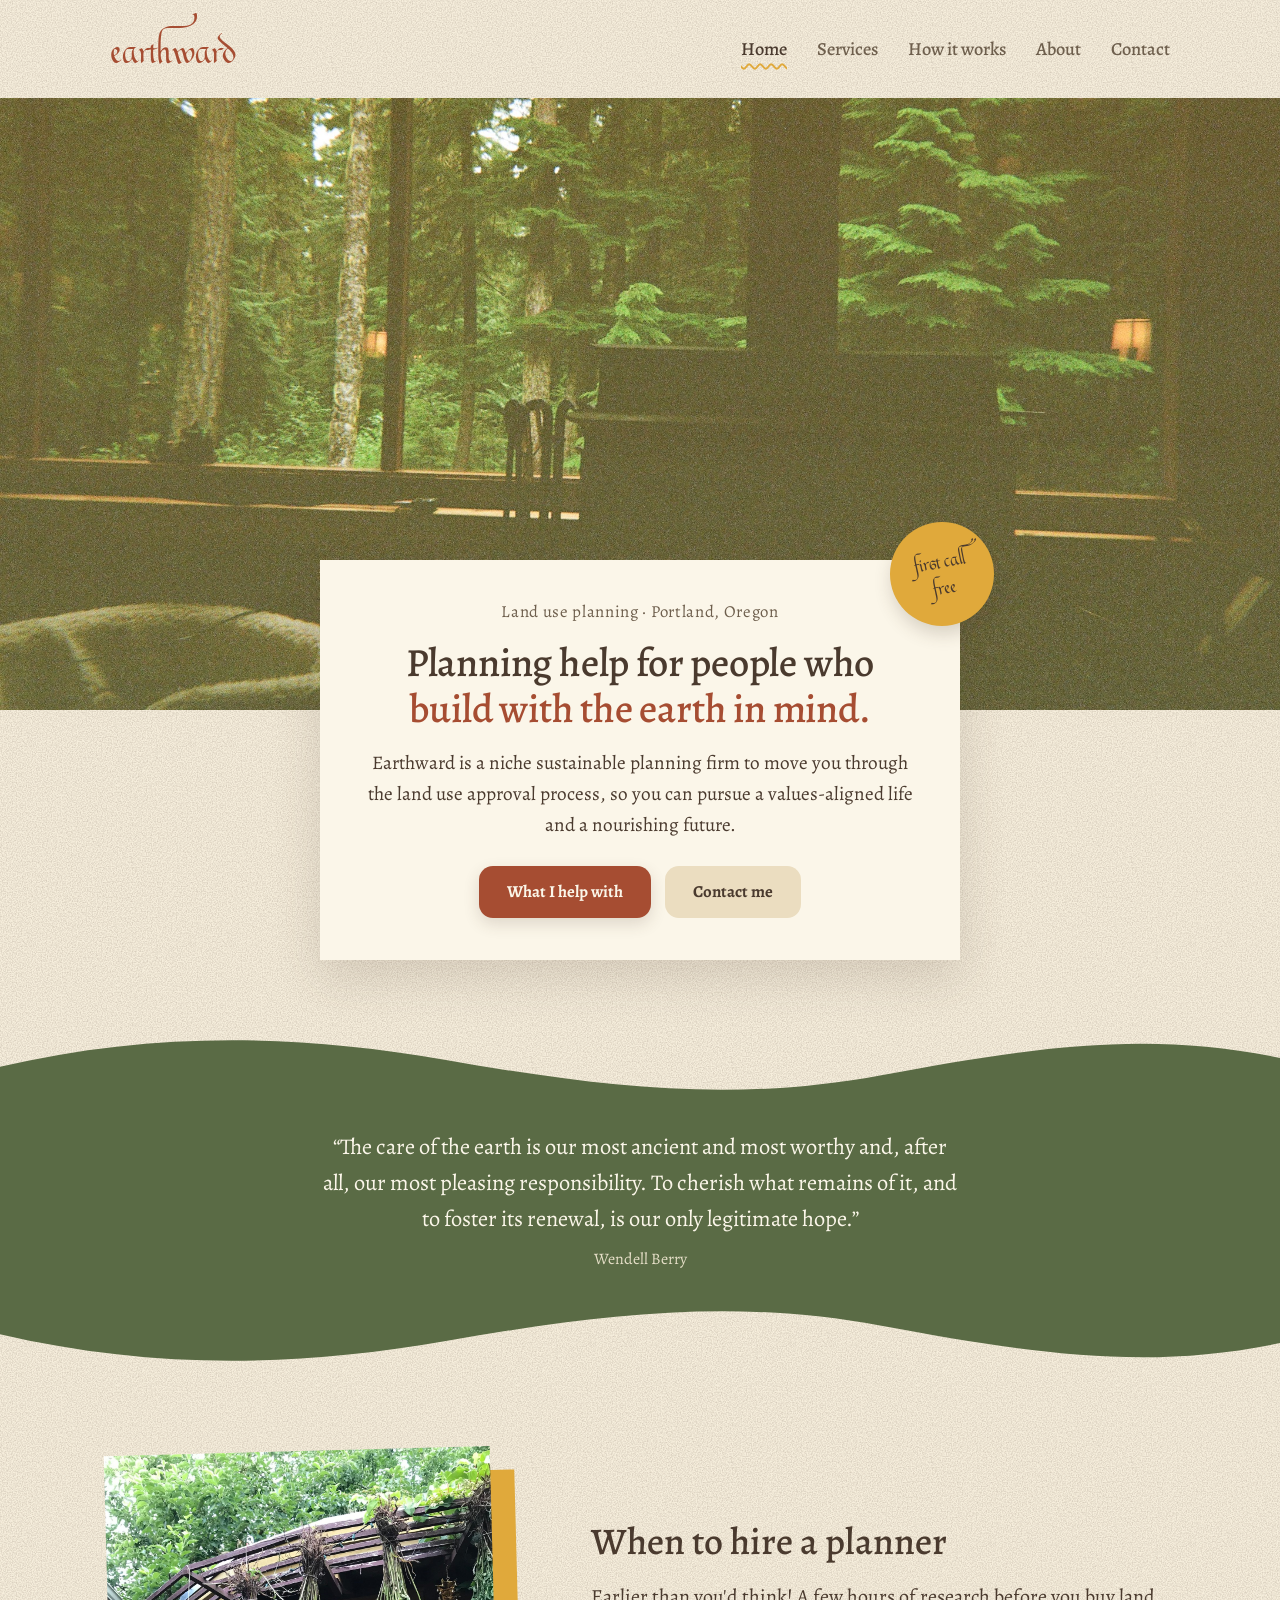
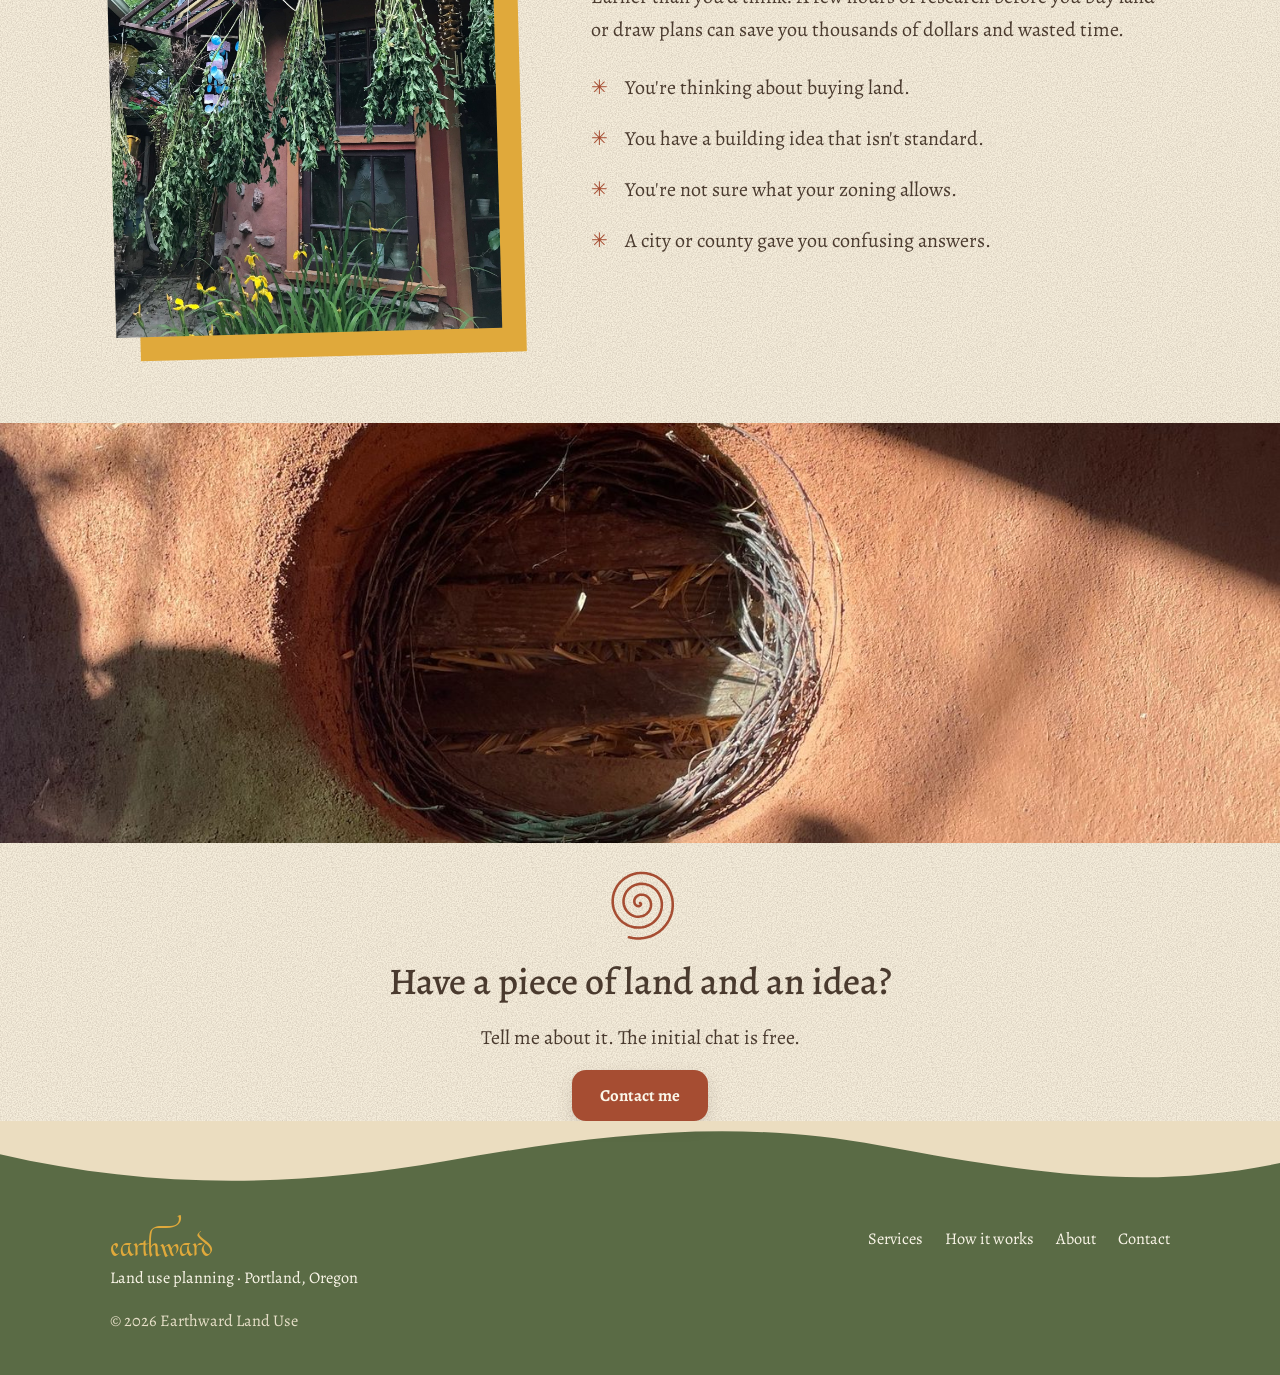
==== index.html @ 2e705c00 "Update index.html" ====
<!DOCTYPE html>
<html lang="en">
<head>
<meta charset="UTF-8">
<meta name="viewport" content="width=device-width, initial-scale=1.0">
<title>Earthward | Land Use Planning</title>
<meta name="description" content="Land use planning help for natural builders and homesteaders in Portland, Oregon.">
<link rel="icon" type="image/png" href="favicon.png">
<link rel="apple-touch-icon" href="favicon.png">
<link rel="preconnect" href="https://fonts.googleapis.com">
<link rel="preconnect" href="https://fonts.gstatic.com" crossorigin>
<link href="https://fonts.googleapis.com/css2?family=Alegreya:ital,wght@0,400;0,500;0,700;1,400&display=swap" rel="stylesheet">
<link rel="stylesheet" href="style.css">
</head>
<body>
<svg width="0" height="0" style="position:absolute" aria-hidden="true"><symbol id="sp" viewBox="0 0 100 100"><path d="M50.0 50.0 L50.2 50.0 L50.4 50.1 L50.6 50.2 L50.8 50.4 L51.0 50.6 L51.1 50.8 L51.2 51.1 L51.2 51.4 L51.2 51.7 L51.1 52.0 L51.0 52.3 L50.8 52.6 L50.6 52.9 L50.3 53.2 L50.0 53.4 L49.6 53.6 L49.2 53.8 L48.7 53.9 L48.2 53.9 L47.7 53.9 L47.2 53.9 L46.7 53.7 L46.1 53.5 L45.6 53.2 L45.1 52.8 L44.6 52.4 L44.2 51.9 L43.8 51.3 L43.4 50.7 L43.2 50.0 L43.0 49.3 L42.9 48.5 L42.9 47.7 L42.9 46.9 L43.1 46.0 L43.4 45.2 L43.8 44.4 L44.2 43.6 L44.8 42.8 L45.5 42.1 L46.2 41.5 L47.1 40.9 L48.0 40.4 L49.0 40.1 L50.0 39.8 L51.1 39.6 L52.2 39.6 L53.4 39.6 L54.5 39.8 L55.7 40.2 L56.8 40.6 L57.9 41.2 L59.0 41.9 L59.9 42.8 L60.8 43.7 L61.6 44.8 L62.3 46.0 L62.9 47.3 L63.3 48.6 L63.6 50.0 L63.8 51.4 L63.8 52.9 L63.6 54.4 L63.3 55.9 L62.8 57.4 L62.1 58.8 L61.3 60.2 L60.3 61.5 L59.2 62.7 L58.0 63.8 L56.6 64.7 L55.1 65.6 L53.4 66.2 L51.8 66.7 L50.0 67.0 L48.2 67.2 L46.4 67.1 L44.5 66.9 L42.7 66.4 L40.9 65.7 L39.2 64.9 L37.5 63.8 L36.0 62.6 L34.6 61.2 L33.3 59.7 L32.1 57.9 L31.2 56.1 L30.4 54.2 L29.9 52.1 L29.5 50.0 L29.4 47.8 L29.5 45.7 L29.9 43.5 L30.5 41.3 L31.3 39.2 L32.3 37.2 L33.6 35.2 L35.1 33.4 L36.8 31.8 L38.6 30.3 L40.7 29.0 L42.8 28.0 L45.1 27.1 L47.5 26.5 L50.0 26.1 L52.5 26.0 L55.1 26.2 L57.6 26.7 L60.1 27.4 L62.5 28.3 L64.8 29.6 L67.0 31.1 L69.1 32.8 L71.0 34.8 L72.6 36.9 L74.1 39.3 L75.3 41.8 L76.2 44.4 L76.9 47.2 L77.3 50.0 L77.3 52.9 L77.1 55.8 L76.6 58.6 L75.7 61.5 L74.6 64.2 L73.2 66.8 L71.4 69.3 L69.5 71.6 L67.2 73.7 L64.8 75.6 L62.1 77.2 L59.3 78.5 L56.3 79.6 L53.2 80.3 L50.0 80.7 L46.8 80.7 L43.5 80.5 L40.3 79.8 L37.2 78.9 L34.1 77.6 L31.2 75.9 L28.4 74.0 L25.8 71.7 L23.5 69.2 L21.5 66.5 L19.7 63.5 L18.2 60.3 L17.1 57.0 L16.3 53.5 L15.9 50.0 L15.9 46.4 L16.2 42.8 L16.9 39.3 L18.0 35.8 L19.5 32.4 L21.3 29.2 L23.5 26.1 L26.0 23.3 L28.8 20.8 L31.8 18.5 L35.1 16.6 L38.6 15.0 L42.3 13.8 L46.1 12.9 L50.0 12.5 L53.9 12.5 L57.9 12.9 L61.8 13.7 L65.6 14.9 L69.3 16.5 L72.8 18.6 L76.2 20.9 L79.2 23.7 L82.0 26.8 L84.4 30.1 L86.5 33.7 L88.3 37.6 L89.6 41.6 L90.5 45.7 L90.9 50.0 L90.9 54.3 L90.5 58.6 L89.6 62.9 L88.2 67.0 L86.4 71.0 L84.2 74.8 L81.6 78.4 L78.6 81.8 L75.2 84.8 L71.6 87.4 L67.7 89.7 L63.5 91.5 L59.1 92.9 L54.6 93.8 L50.0 94.3 L45.3 94.3 L40.7 93.8 L36.1 92.8" fill="none" stroke="currentColor" stroke-width="3.2" stroke-linecap="round" stroke-linejoin="round"/></symbol></svg>
<header class="top">
  <a href="index.html" class="logo">earthward</a>
  <nav aria-label="Main"><a href="index.html" aria-current="page">Home</a><a href="services.html">Services</a><a href="how-it-works.html">How it works</a><a href="about.html">About</a><a href="contact.html">Contact</a></nav>
</header>

<main>

<section class="hero-full">
<img src="woodstovetrees.jpeg" alt="A backyard garden with California poppies, shrubs in pots, and a garden hose" style="object-position:50% 60%">
  <div class="hero-panel">
    <p class="eyebrow">Land use planning · Portland, Oregon</p>
    <h1>Planning help for people who <em>build with the earth in mind.</em></h1>
    <p class="lead">Earthward is a niche sustainable planning firm to move you through the land use approval process, so you can pursue a values-aligned life and a nourishing future.</p>
    <div class="actions">
      <a href="services.html" class="btn">What I help with</a>
      <a href="contact.html" class="btn quiet">Contact me</a>
    </div>
  </div>
</section>

<svg class="wave" viewBox="0 0 1440 80" preserveAspectRatio="none" aria-hidden="true"><path d="M0 80V42C170 2 330 4 500 34S820 84 990 52S1290 0 1440 32V80Z" fill="currentColor"/></svg>
<div class="band">
  <section class="wrap quiet-text">
    <p>“The care of the earth is our most ancient and most worthy and, after all, our most pleasing responsibility. To cherish what remains of it, and to foster its renewal, is our only legitimate hope.”<span class="small">Wendell Berry</span></p>
  </section>
</div>
<svg class="wave flip" viewBox="0 0 1440 80" preserveAspectRatio="none" aria-hidden="true"><path d="M0 80V42C170 2 330 4 500 34S820 84 990 52S1290 0 1440 32V80Z" fill="currentColor"/></svg>

<section class="wrap when">
  <figure class="photo frame">
    <img src="herbs-drying.jpg" alt="Bundles of mint hanging to dry in front of a plastered building with a green roof">
  </figure>
  <div>
    <h2>When to hire a planner</h2>
    <p>Earlier than you'd think! A few hours of research before you buy land or draw plans can save you thousands of dollars and wasted time. </p>
    <ul>
      <li>You're thinking about buying land.</li>
      <li>You have a building idea that isn't standard.</li>
      <li>You're not sure what your zoning allows.</li>
      <li>A city or county gave you confusing answers.</li>
    </ul>
  </div>
</section>

<figure class="photo bleed" style="margin:20px 0 20px">
  <img src="round-window.jpg" alt="A round window set in a clay-plastered wall, with sunlight and shadows" style="object-position:50% 39%">
</figure>
  <section class="wrap cta">
    <svg class="sp" aria-hidden="true"><use href="#sp"/></svg>
    <h2>Have a piece of land and an idea?</h2>
    <p>Tell me about it. The initial chat is free.</p>
    <a href="contact.html" class="btn">Contact me</a>
  </section>
</div>

</main>

<footer>
  <svg class="wave" style="color:var(--soft);transform:scaleY(-1);margin:0 0 -1px" viewBox="0 0 1440 80" preserveAspectRatio="none" aria-hidden="true"><path d="M0 80V42C170 2 330 4 500 34S820 84 990 52S1290 0 1440 32V80Z" fill="currentColor"/></svg>
  <div class="in">
    <div><a href="index.html" class="logo">earthward</a><br>Land use planning · Portland, Oregon</div>
    <div class="links"><a href="services.html">Services</a><a href="how-it-works.html">How it works</a><a href="about.html">About</a><a href="contact.html">Contact</a></div>
    <p class="copy">© 2026 Earthward Land Use</p>
  </div>
</footer>
</body>
</html>
---- style.css ----
/* EARTHWARD: shared styles for every page */
@font-face{font-family:'Gianna';src:url('Gianna.ttf') format('truetype'),url('fonts/Gianna.ttf') format('truetype');font-display:swap}

:root{
  --bg:#F6EEDC; --paper:#FBF6E9; --soft:#EBDDC0; --ink:#4A3A2E; --muted:#6E5F4D;
  --a1:#A64D32; --a2:#E0A93B; --sage:#5A6B45;
  --body:'Alegreya',Georgia,serif; --ui:'Alegreya',Georgia,serif; --head:'Alegreya',Georgia,serif;
  --edge:7%;
}
*{margin:0;padding:0;box-sizing:border-box}
html{scroll-behavior:smooth}
/* paper grain: delete the background-image part if you don't like it */
body{background-color:var(--bg);background-image:url("data:image/svg+xml,%3Csvg xmlns='http://www.w3.org/2000/svg' width='200' height='200'%3E%3Cfilter id='n'%3E%3CfeTurbulence type='fractalNoise' baseFrequency='.8' numOctaves='2' stitchTiles='stitch'/%3E%3CfeColorMatrix values='0 0 0 0 .29 0 0 0 0 .23 0 0 0 0 .18 0 0 0 .6 -.2'/%3E%3C/filter%3E%3Crect width='200' height='200' filter='url(%23n)'/%3E%3C/svg%3E");color:var(--ink);font-family:var(--body);font-size:20px;line-height:1.65}
a{color:inherit;text-decoration:none}
img{display:block;max-width:100%}
p{margin-bottom:16px}
.wrap{width:86%;max-width:1060px;margin:0 auto}

/* type: Alegreya everywhere, Gianna only for the logo */
.logo{font-family:'Gianna',cursive;font-weight:normal}
h1,h2,.script,.big,.price{font-family:var(--head);font-weight:500}
h1{font-size:clamp(1.9rem,3.4vw,2.7rem);line-height:1.15;margin-bottom:20px;letter-spacing:-.005em;overflow-wrap:break-word;text-wrap:balance}
h2{font-size:clamp(1.7rem,3vw,2.35rem);line-height:1.2;margin-bottom:16px;text-wrap:balance}
h3{font-family:var(--head);font-weight:700;font-size:1.25rem;line-height:1.3;margin-bottom:8px}
em{font-style:normal;color:var(--a1)}
.ui,nav,.btn,figcaption,.eyebrow{font-family:var(--ui)}
.eyebrow{color:var(--muted);font-size:1.05rem;letter-spacing:.04em;margin-bottom:14px}
.lead{font-size:1.3rem;line-height:1.6;max-width:34em}
.script{font-size:1.55rem;line-height:1.5;font-style:italic}
.small{font-size:.95rem;color:var(--muted);line-height:1.6}

/* header */
.top{width:86%;max-width:1060px;margin:0 auto;display:flex;justify-content:space-between;align-items:center;gap:24px;padding:26px 0}
.logo{font-size:2.9rem;line-height:1;color:var(--a1)}
nav{display:flex;gap:30px;font-size:1.15rem;font-weight:500}
nav a{padding:2px 0;color:var(--muted)}
nav a:hover,nav a[aria-current]{color:var(--ink)}
nav a[aria-current]{text-decoration:underline wavy var(--a2);text-underline-offset:8px;text-decoration-thickness:2px}

/* buttons */
.btn{display:inline-block;padding:12px 28px;border-radius:14px;background:var(--a1);color:var(--paper);font-weight:700;font-size:1.05rem;box-shadow:0 6px 16px rgba(74,58,46,.16);transition:.2s}
.btn:hover{transform:translateY(-2px);box-shadow:0 10px 20px rgba(74,58,46,.2)}
.btn.quiet{background:var(--soft);color:var(--ink);box-shadow:none}
.btn.quiet:hover{background:#E2D0AB}
.actions{display:flex;gap:14px;flex-wrap:wrap;margin-top:26px}

/* photos: plain rectangles, some with an offset color block behind them */
figure.photo img{width:100%;object-fit:cover}
.frame{position:relative;isolation:isolate}
.frame::before{content:"";position:absolute;z-index:-1;inset:24px -24px -24px 24px;background:var(--a2)}
.frame.sage::before{background:var(--sage)}
.frame.clay::before{background:var(--soft)}
.frame.left::before{inset:24px 24px -24px -24px}
figcaption{font-size:.95rem;color:var(--muted);font-style:italic;margin-top:12px;text-align:left}

/* flowing section edges */
.wave{display:block;width:100%;height:70px;color:var(--sage);margin-bottom:-1px}
.wave.flip{transform:scaleY(-1);margin:-1px 0 0}
.band{background:var(--sage);color:var(--paper)}
.sp{width:80px;height:80px;color:var(--a2);flex:none}

/* full-bleed photo that fills the page edge to edge */
.bleed{position:relative}
.bleed img{width:100%;height:clamp(240px,42vw,420px);object-fit:cover}
.bleed figcaption{position:absolute;left:var(--edge);bottom:0;margin:0;background:var(--paper);padding:8px 18px;color:var(--ink)}

/* home hero: big photo with a centered text panel overlapping it */
.hero-full{position:relative;padding:0 0 70px}
.hero-full>img{width:100%;height:clamp(380px,68vh,640px);object-fit:cover}
.hero-panel{position:relative;width:min(640px,86%);margin:-150px auto 0;text-align:center;background:var(--paper);padding:38px 44px 42px;box-shadow:0 18px 44px rgba(74,58,46,.16)}
.hero-panel h1{margin-bottom:16px;font-size:clamp(1.8rem,3.2vw,2.5rem)}
.hero-panel .lead{font-size:1.2rem;margin:0 auto 6px}
.hero-panel .actions{justify-content:center}
.hero-panel::after{content:"first call\A free";white-space:pre;position:absolute;right:-34px;top:-38px;width:104px;height:104px;display:grid;place-items:center;text-align:center;background:var(--a2);color:var(--ink);font-family:'Gianna',cursive;font-size:1.55rem;line-height:1.05;border-radius:50%;transform:rotate(-11deg);box-shadow:0 8px 18px rgba(74,58,46,.2)}

.quiet-text{max-width:640px;margin:0 auto;text-align:center;padding:30px 0}
.quiet-text p{font-size:1.4rem;line-height:1.6;margin-bottom:0}
.quiet-text .small{display:block;margin-top:10px;color:#E6DFC8;font-size:1rem}

/* home sections: more breathing room */
.when{display:grid;grid-template-columns:.8fr 1.2fr;gap:9%;align-items:center;padding:80px 0 70px}
.when figure img{aspect-ratio:4/5}
.when ul{list-style:none;margin-top:14px}
.when li{padding:9px 0 9px 34px;position:relative}
.when li::before{content:"✳";position:absolute;left:0;color:var(--a1)}
.teaser{display:grid;grid-template-columns:.7fr 1.3fr;gap:9%;align-items:center;padding:90px 0 80px}
.teaser img{aspect-ratio:4/5}
.when .frame{transform:rotate(-1.5deg)}
.teaser .frame{transform:rotate(1.2deg)}
.cta{text-align:center}
.cta .sp{margin:0 auto 6px;color:var(--a1)}
.cta p{max-width:30em;margin-left:auto;margin-right:auto}
.cta-band{background:var(--soft);padding:70px 0 80px}
.cta-band .cta{padding:0}

/* services */
.head{padding:50px 0 10px}
.services{width:100%;border-collapse:separate;border-spacing:0 10px;margin-top:10px}
.services th{font-family:var(--ui);text-align:left;font-weight:700;font-size:1.25rem;color:var(--muted);padding:0 24px 4px}
.services td{background:var(--paper);padding:20px 24px;vertical-align:top}
.services td:first-child{border-radius:14px 0 0 14px;width:36%;font-family:var(--head);font-weight:700;font-size:1.1rem;line-height:1.35}
.services td:last-child{border-radius:0 14px 14px 0;color:var(--muted)}
.steps{display:grid;grid-template-columns:repeat(3,1fr);gap:22px;margin-top:30px}
.step{background:var(--paper);border-top:5px solid var(--a2);border-radius:0 0 14px 14px;padding:30px 28px 34px}
.step .big{font-size:2rem;line-height:1;color:var(--a1);display:block;margin-bottom:8px}
.price{font-size:2.1rem;line-height:1.15;color:var(--a1);margin:4px 0 2px}
.step .small{margin-bottom:14px}

/* about + contact */
.about{display:grid;grid-template-columns:.8fr 1.2fr;gap:9%;align-items:start}
.about figure img{aspect-ratio:4/5}
.about-quote{display:grid;grid-template-columns:.6fr 1.4fr;gap:9%;align-items:center;margin-top:90px}
.about-quote img{aspect-ratio:4/5;object-position:35% 50%}
.about-quote .script{color:var(--a1);margin:0}
.contact-grid{display:grid;grid-template-columns:1.2fr .8fr;gap:9%;align-items:center}
.contact-grid figure img{aspect-ratio:4/5;object-position:70% 50%}
.contact-grid .mail{font-size:1.7rem;color:var(--a1);text-decoration:underline;text-decoration-color:var(--a2);text-underline-offset:6px;text-decoration-thickness:3px;word-break:break-word}
.contact-grid ul{margin:8px 0 22px 22px}
.contact-grid li{margin-bottom:6px}

/* footer */
footer{background:var(--sage);color:var(--paper)}
footer .in{width:86%;max-width:1060px;margin:0 auto;padding:36px 0 40px;display:flex;justify-content:space-between;flex-wrap:wrap;gap:16px 30px;font-family:var(--ui);font-size:1.02rem}
footer .logo{color:var(--a2);font-size:2.4rem}
footer .links{display:flex;gap:22px}
footer a:hover{text-decoration:underline}
footer .copy{width:100%;color:#E6DFC8;margin:0}

@media(max-width:820px){
  body{font-size:19px}
  section{padding:50px 0}
  .when,.teaser{padding:50px 0}
  .cta-band{padding:50px 0 60px}
  .top{flex-wrap:wrap;gap:12px}
  nav{width:100%;gap:22px;flex-wrap:wrap}
  .hero-panel{width:88%;margin:-90px auto 0;padding:28px 24px 32px}
  .hero-panel::after{right:-10px;top:-46px;width:88px;height:88px;font-size:1.3rem}
  .when,.teaser,.about,.steps,.about-quote,.contact-grid{grid-template-columns:1fr}
  .when,.teaser,.about,.about-quote,.contact-grid{gap:56px}
  .frame::before{inset:12px -12px -12px 12px}
  .frame.left::before{inset:12px 12px -12px -12px}
  .about figure,.when figure,.teaser figure,.about-quote figure,.contact-grid figure{max-width:340px}
  .services,.services tbody,.services tr,.services td{display:block;width:100%}
  .services thead{display:none}
  .services tr{margin-bottom:12px}
  .services td:first-child{border-radius:14px 14px 0 0;width:100%;padding-bottom:6px}
  .services td:last-child{border-radius:0 0 14px 14px;padding-top:0}
}
a:focus-visible{outline:3px solid var(--a1);outline-offset:3px}
@media(prefers-reduced-motion:reduce){html{scroll-behavior:auto}*{transition:none!important}}

/* inner pages */
.pad{padding:60px 0}
.head h1{margin-bottom:14px}
.head .lead{margin-bottom:0}
.steps.two{grid-template-columns:repeat(2,1fr)}
.rates{background:var(--paper);border-left:5px solid var(--a1);padding:34px 38px;margin-top:30px}
.rates .price{margin:0 0 8px}
.rates p:last-child{margin-bottom:0}
@media(max-width:820px){
  .pad{padding:40px 0}
  .steps.two{grid-template-columns:1fr}
  .rates{padding:26px 24px}
}
.contact-grid ul {
  list-style: none;
  margin: 8px 0 22px 0;
  padding: 0;
}

.contact-grid li {
  position: relative;
  padding-left: 30px;
  margin-bottom: 8px;
}

.contact-grid li::before {
  content: "↝";
  position: absolute;
  left: 0;
  color: var(--a1);
  font-size: 1.3rem;
  line-height: 1.5;
}
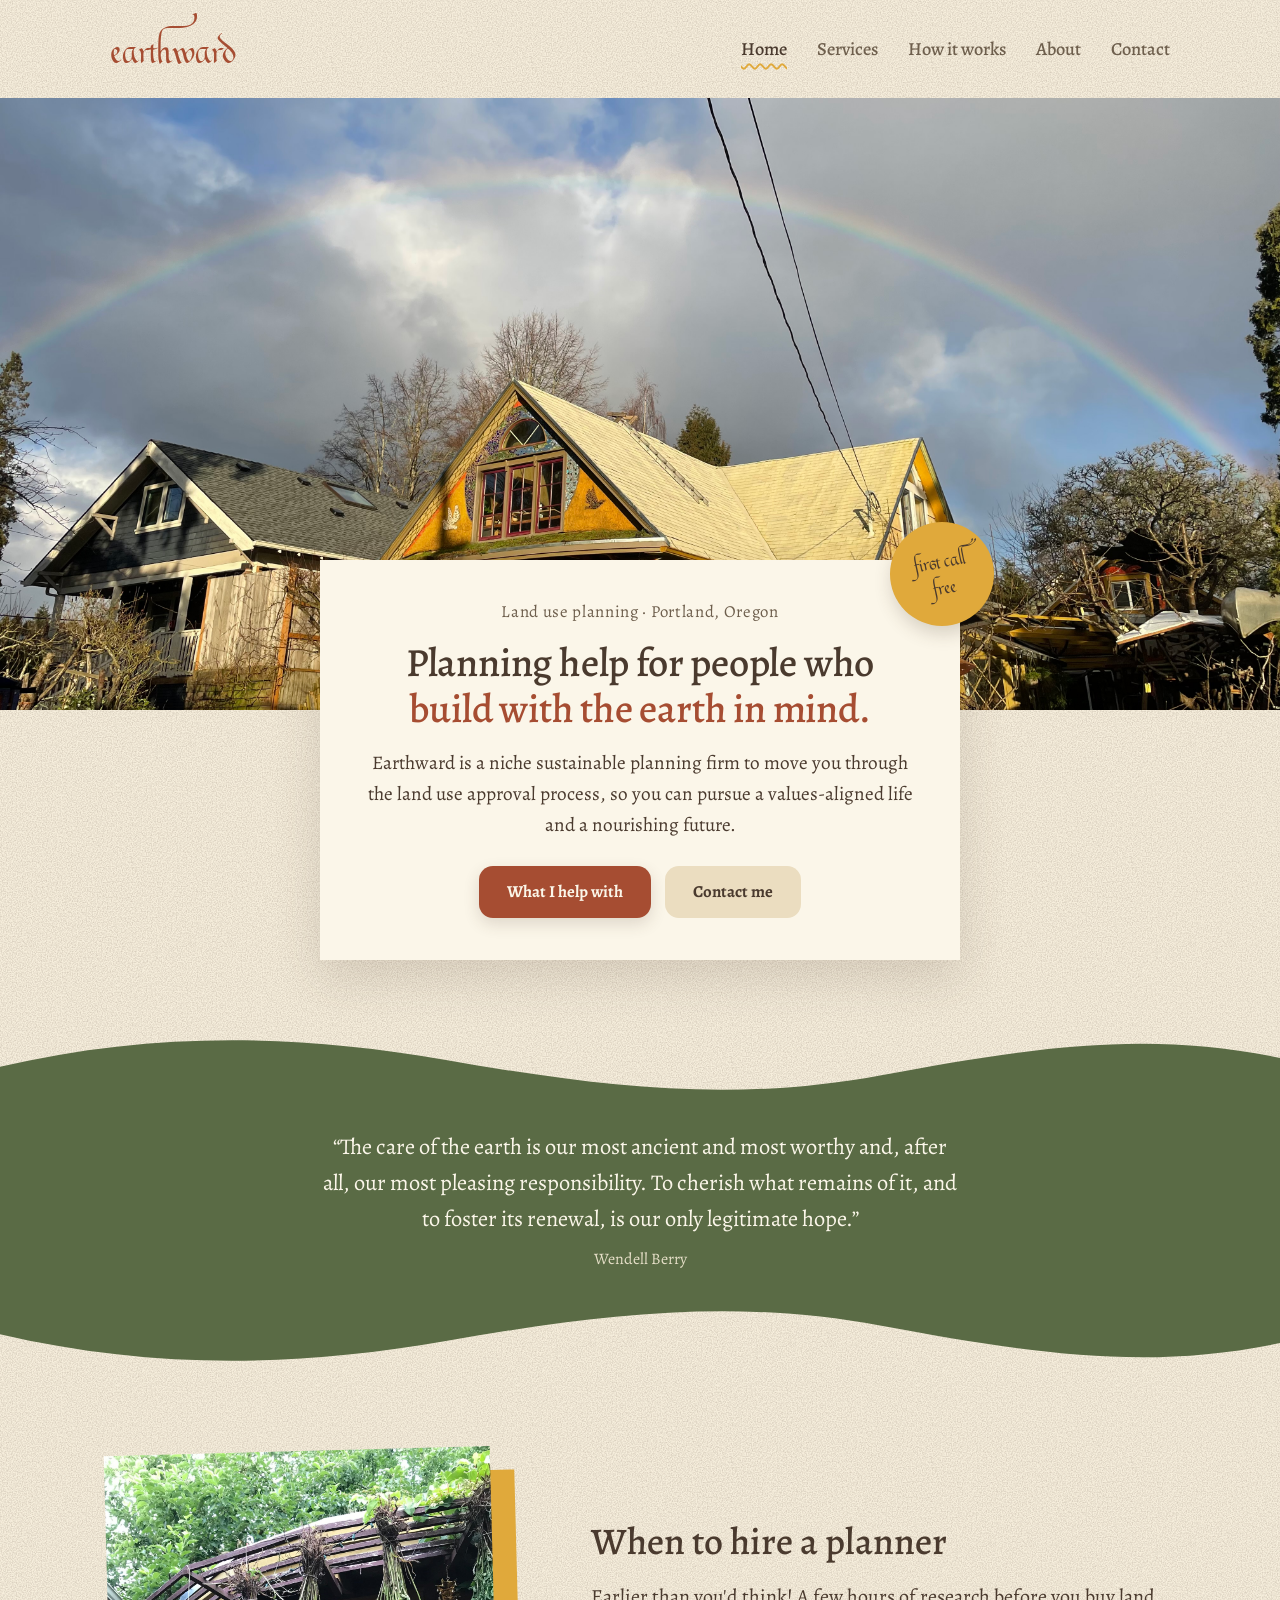
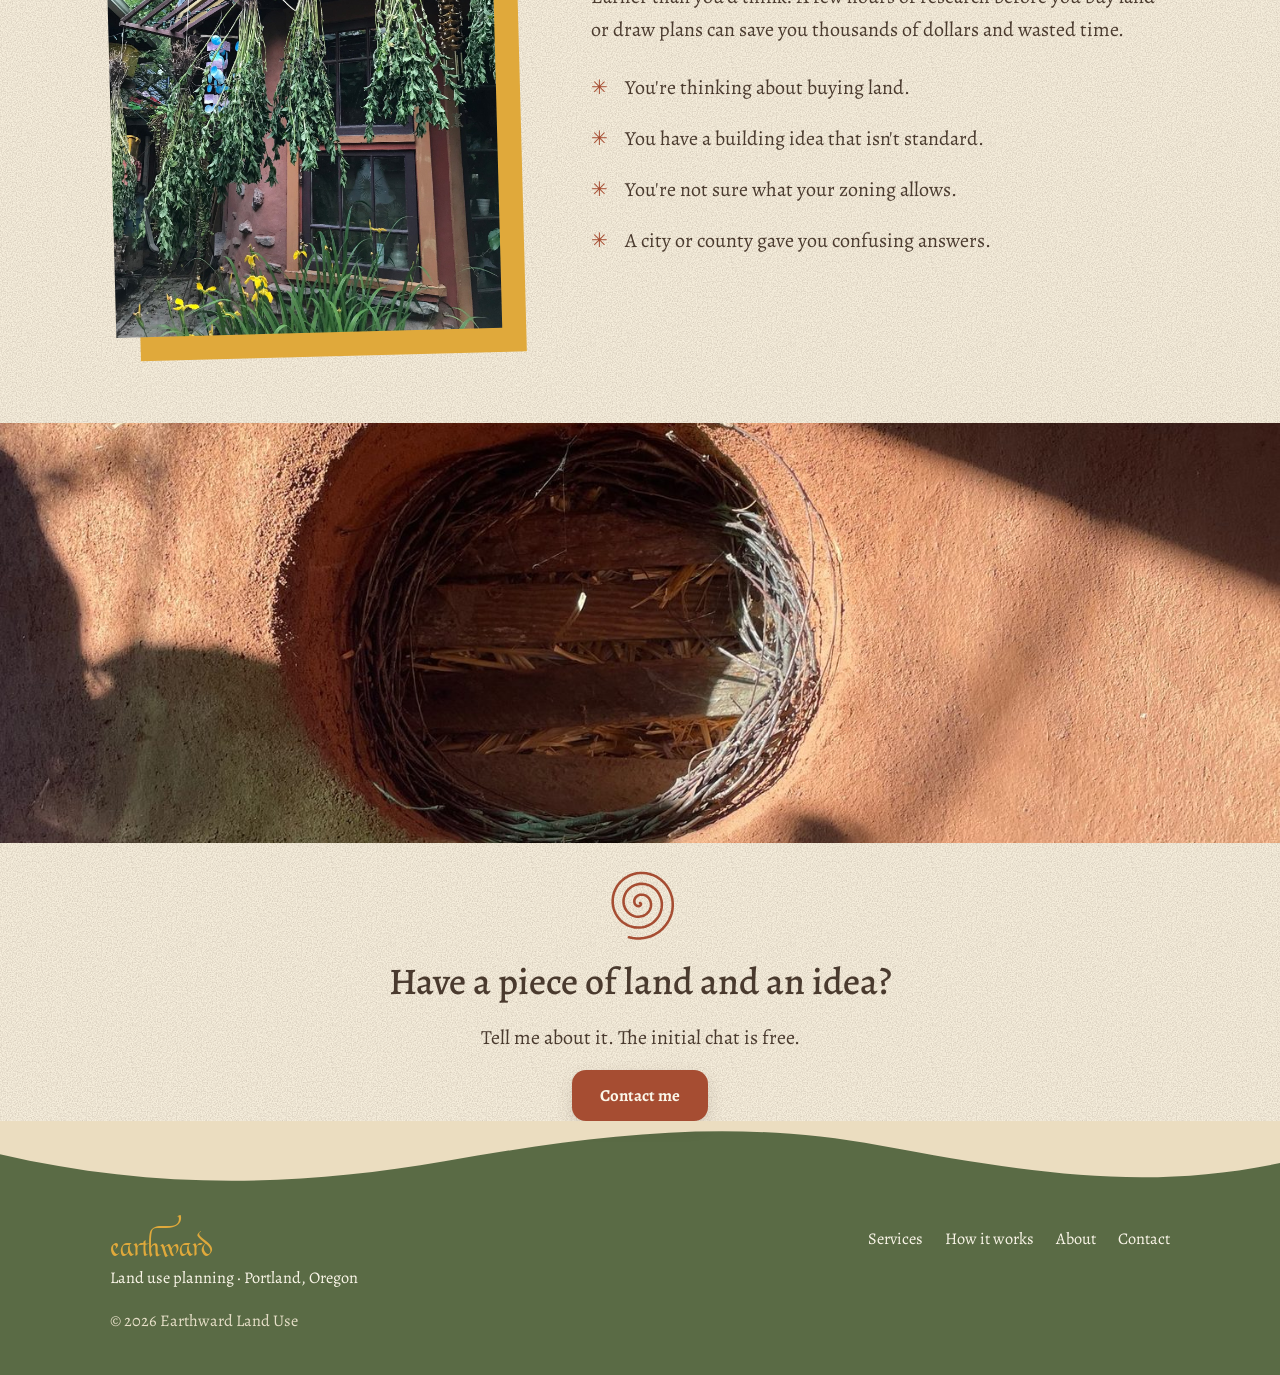
==== commit a9de666d: "Update index.html" ====
--- a/index.html
+++ b/index.html
@@ -22,7 +22,7 @@
 <main>
 
 <section class="hero-full">
-<img src="woodstovetrees.jpeg" alt="A backyard garden with California poppies, shrubs in pots, and a garden hose" style="object-position:50% 60%">
+<img src="IMG_0212.jpeg" alt="A backyard garden with California poppies, shrubs in pots, and a garden hose" style="object-position:50% 60%">
   <div class="hero-panel">
     <p class="eyebrow">Land use planning · Portland, Oregon</p>
     <h1>Planning help for people who <em>build with the earth in mind.</em></h1>
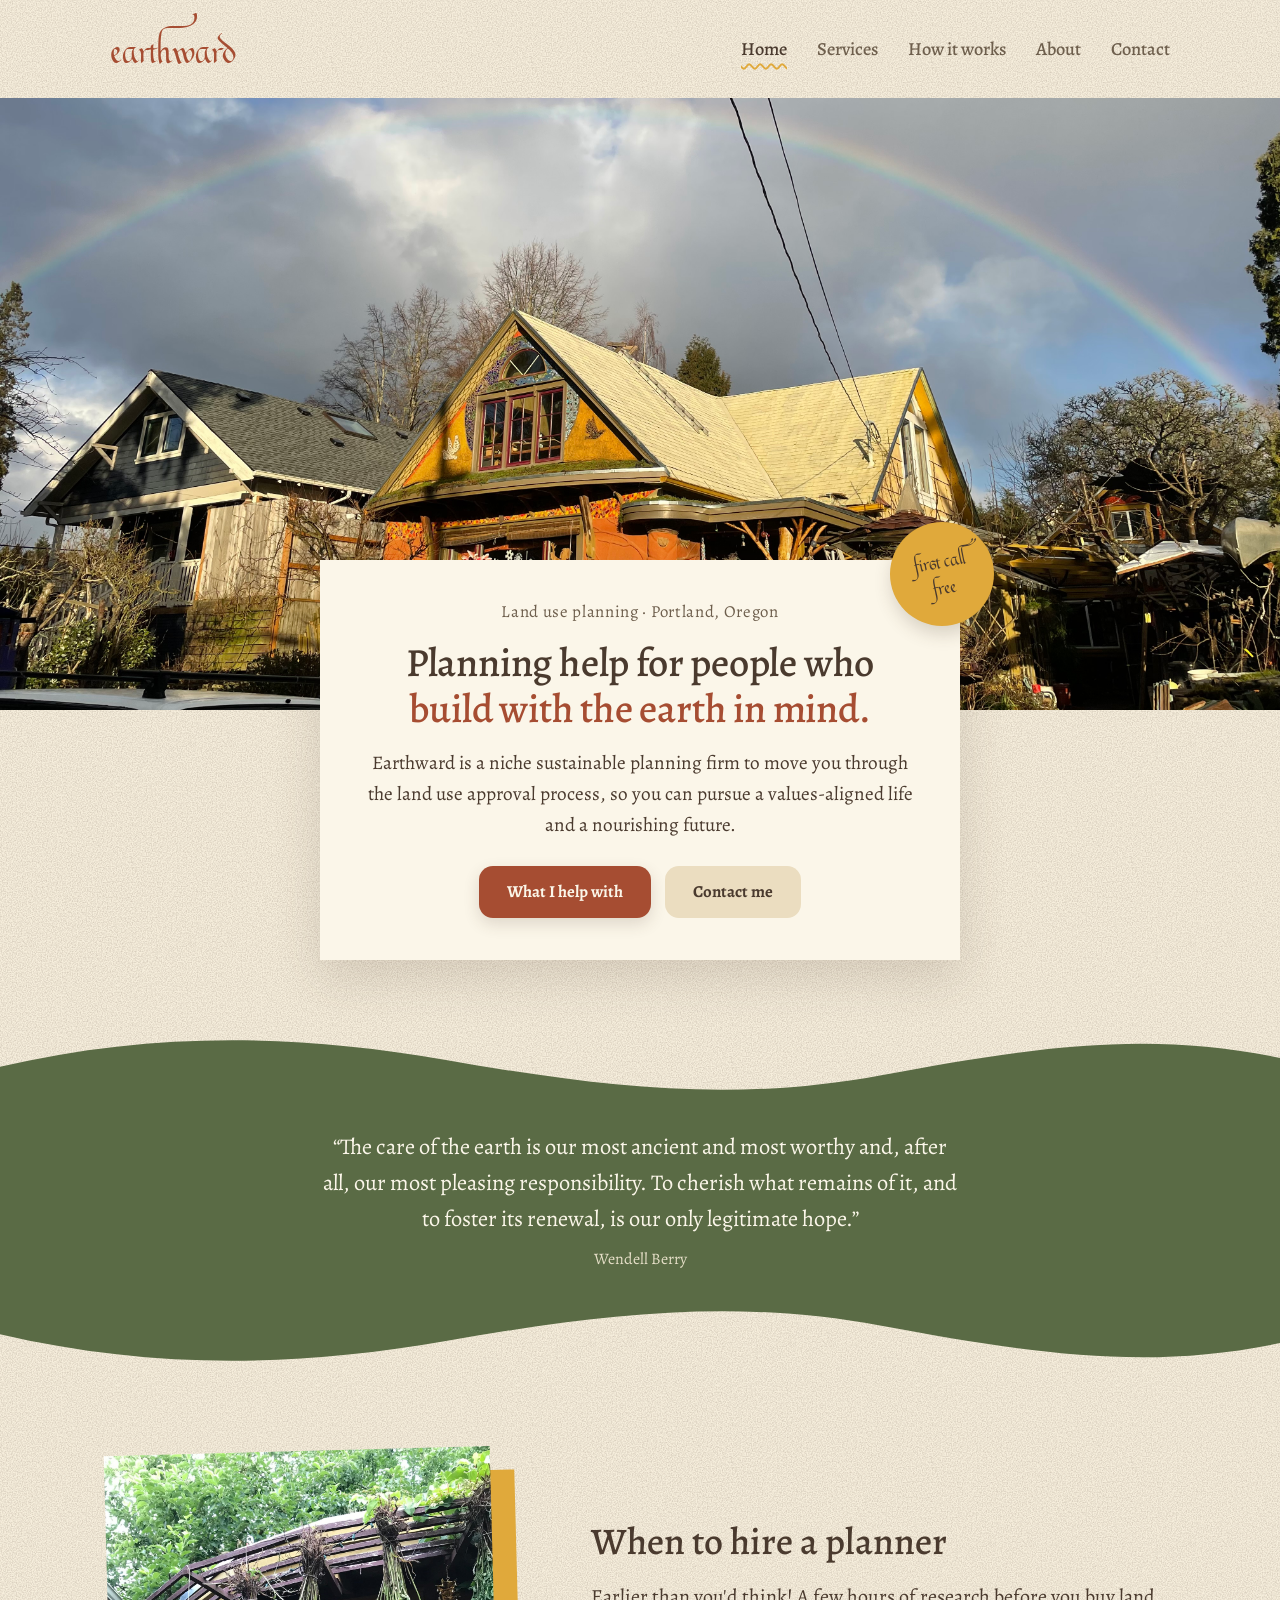
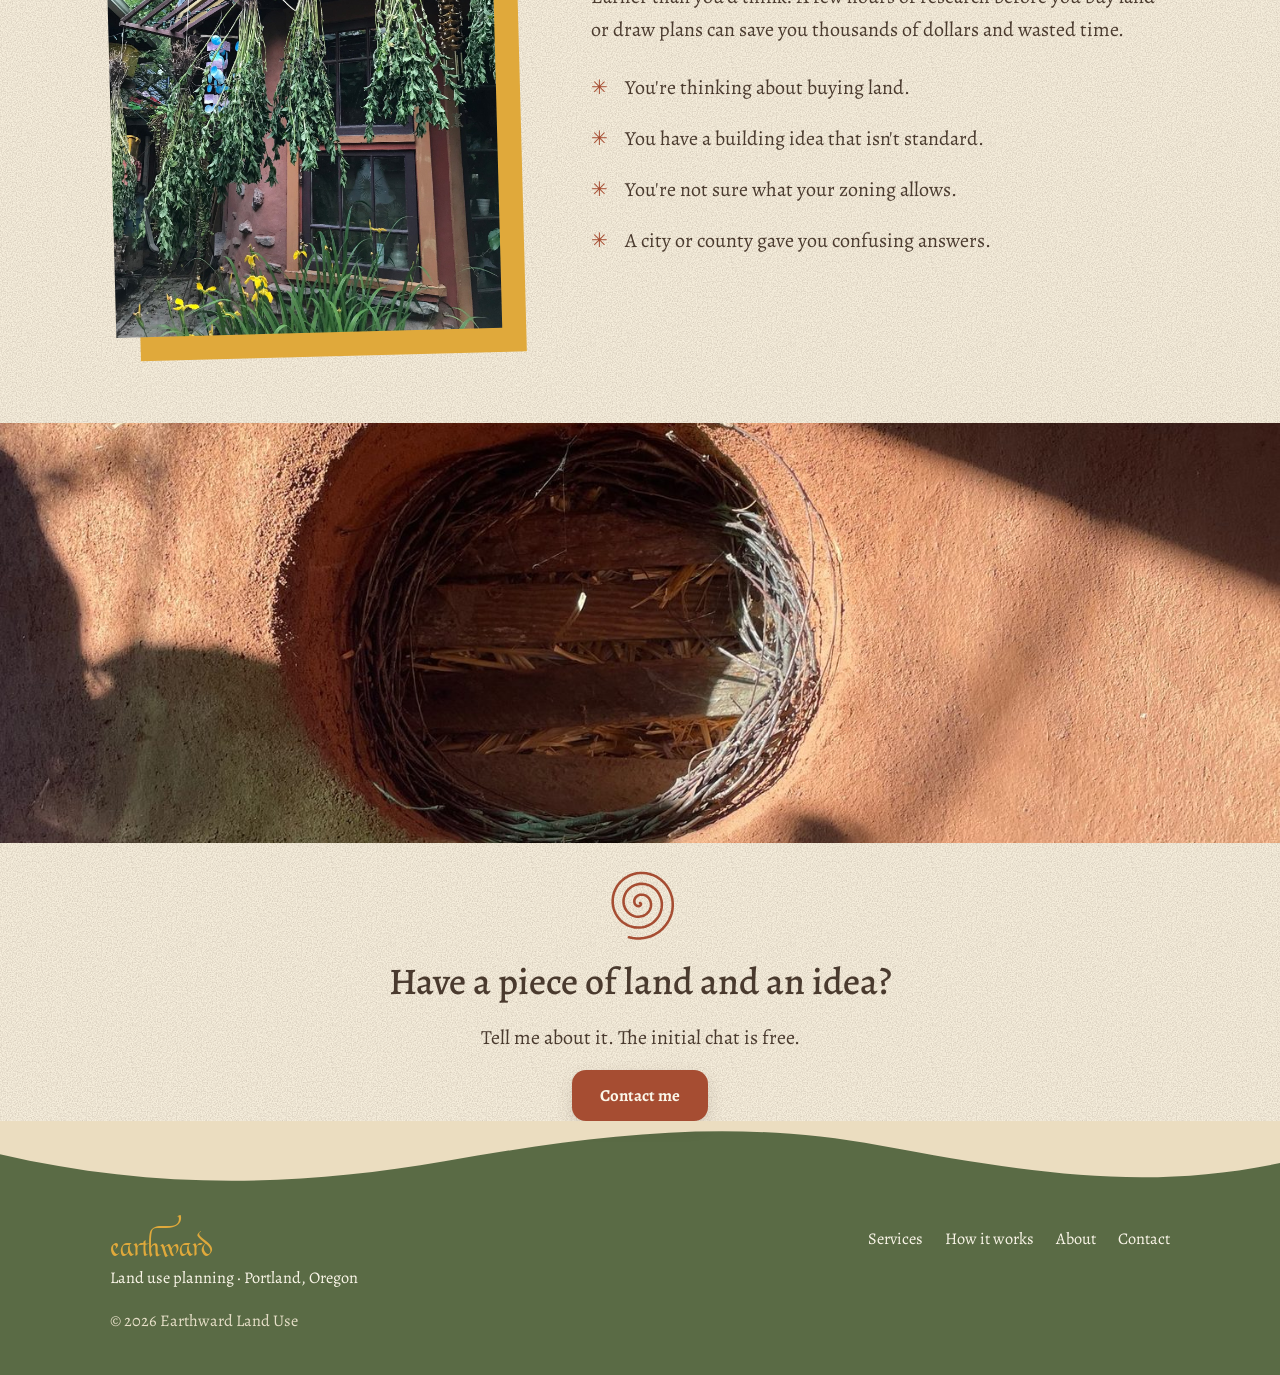
==== commit 30e18943: "Update index.html" ====
--- a/index.html
+++ b/index.html
@@ -22,7 +22,7 @@
 <main>
 
 <section class="hero-full">
-<img src="IMG_0212.jpeg" alt="A backyard garden with California poppies, shrubs in pots, and a garden hose" style="object-position:50% 60%">
+<img src="IMG_0212.jpeg" alt="A backyard garden with California poppies, shrubs in pots, and a garden hose" style="object-position:70% 80%">
   <div class="hero-panel">
     <p class="eyebrow">Land use planning · Portland, Oregon</p>
     <h1>Planning help for people who <em>build with the earth in mind.</em></h1>
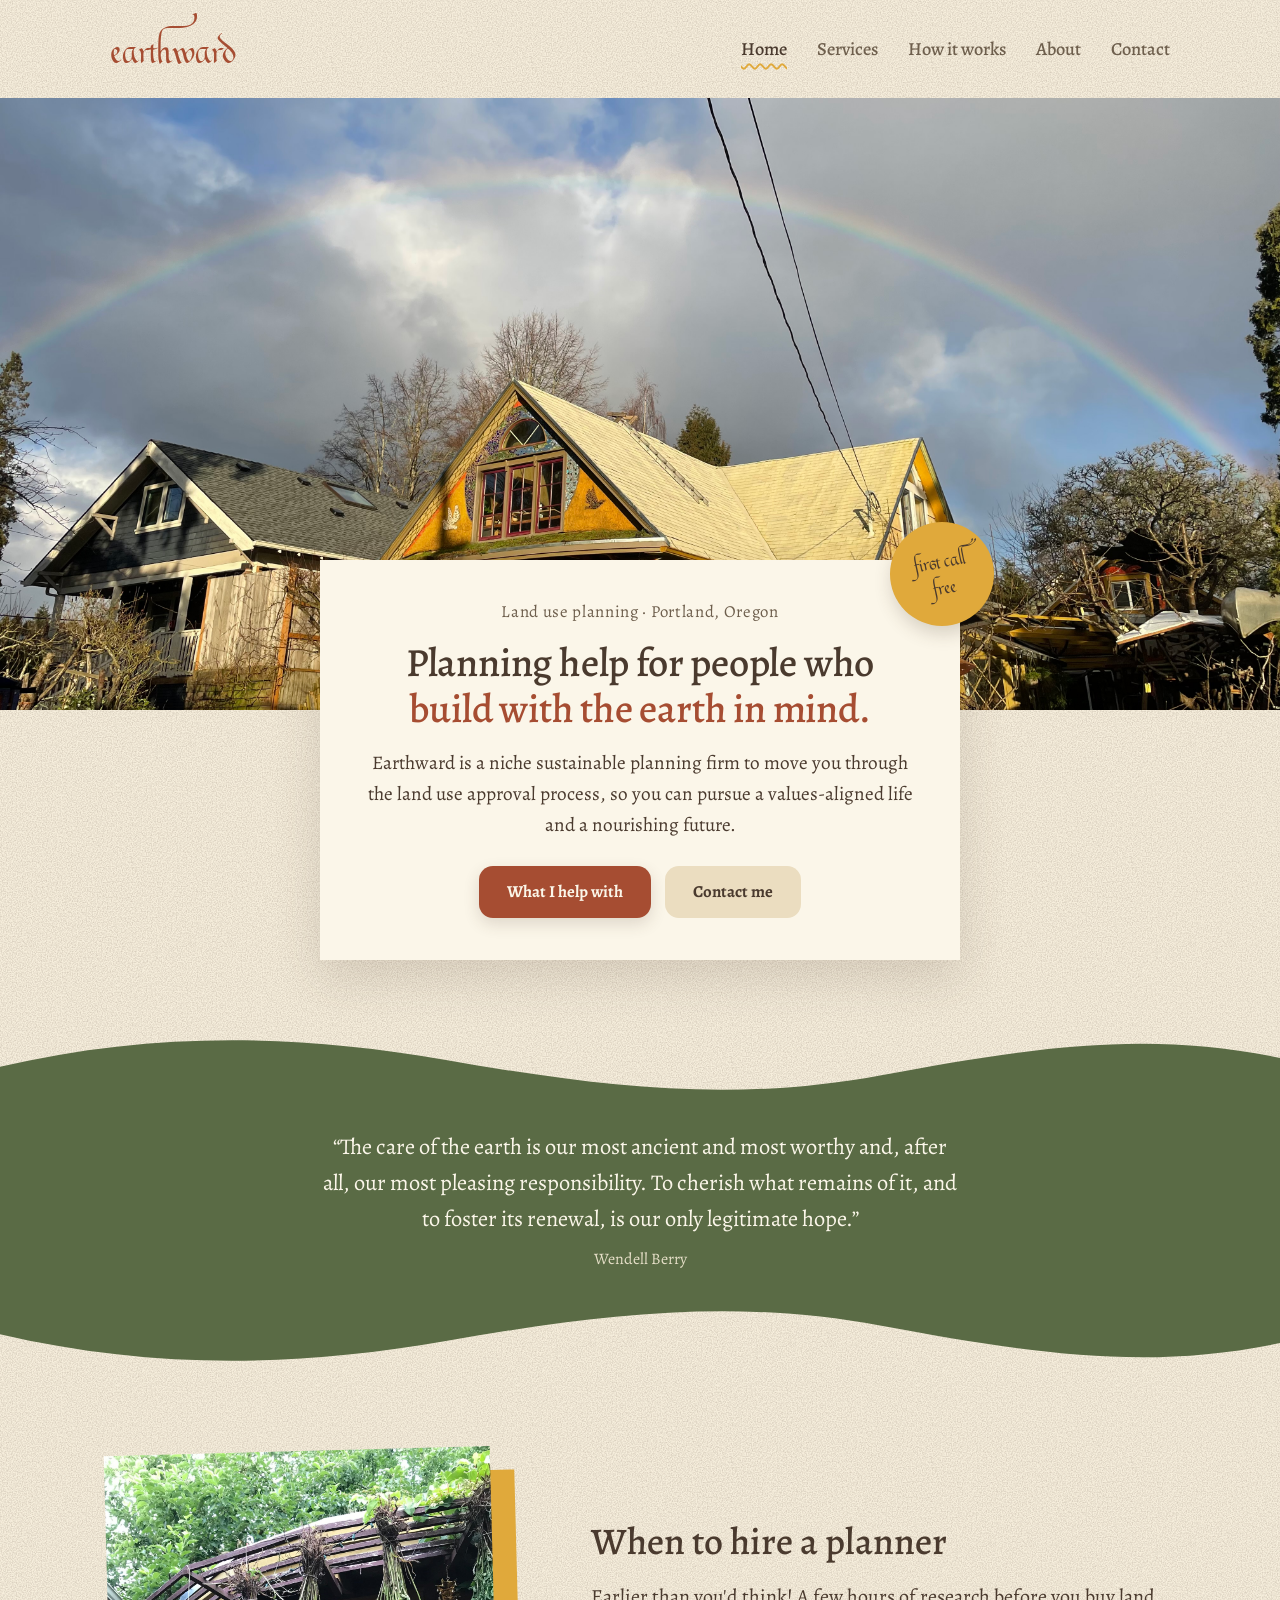
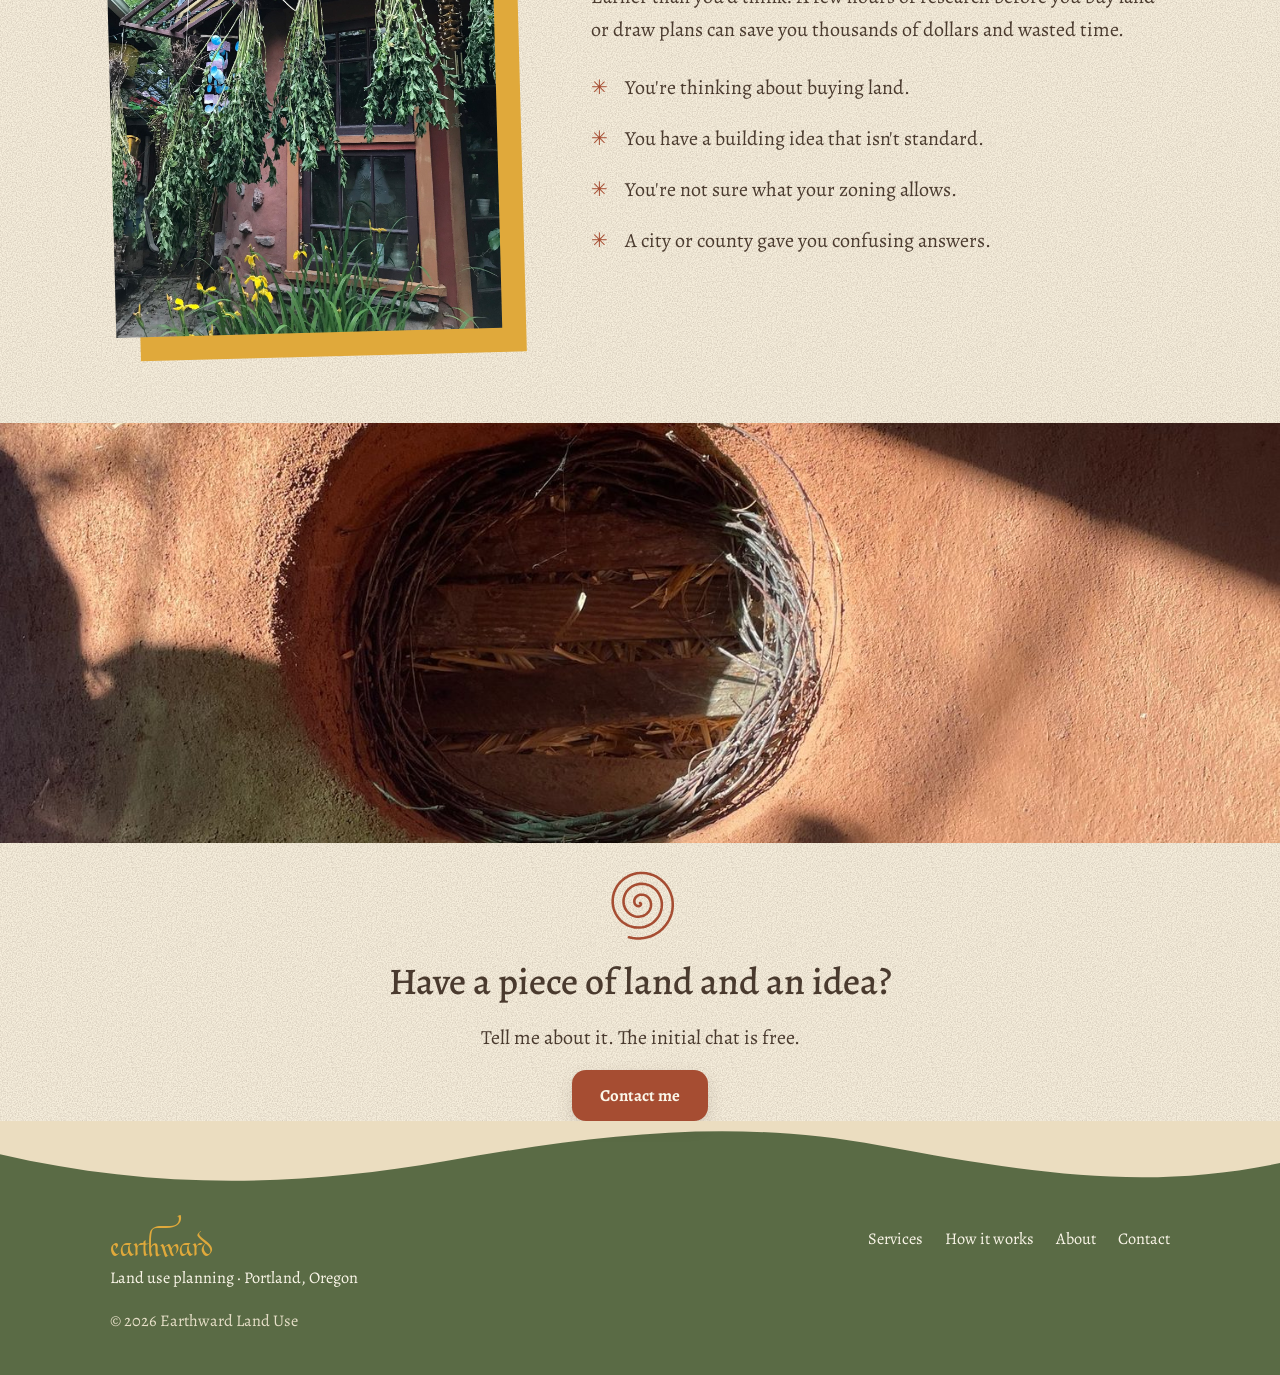
==== commit 660f9cf5: "Update index.html" ====
--- a/index.html
+++ b/index.html
@@ -22,7 +22,7 @@
 <main>
 
 <section class="hero-full">
-<img src="IMG_0212.jpeg" alt="A backyard garden with California poppies, shrubs in pots, and a garden hose" style="object-position:70% 80%">
+<img src="IMG_0212.jpeg" alt="A backyard garden with California poppies, shrubs in pots, and a garden hose" style="object-position:50% 60%">
   <div class="hero-panel">
     <p class="eyebrow">Land use planning · Portland, Oregon</p>
     <h1>Planning help for people who <em>build with the earth in mind.</em></h1>
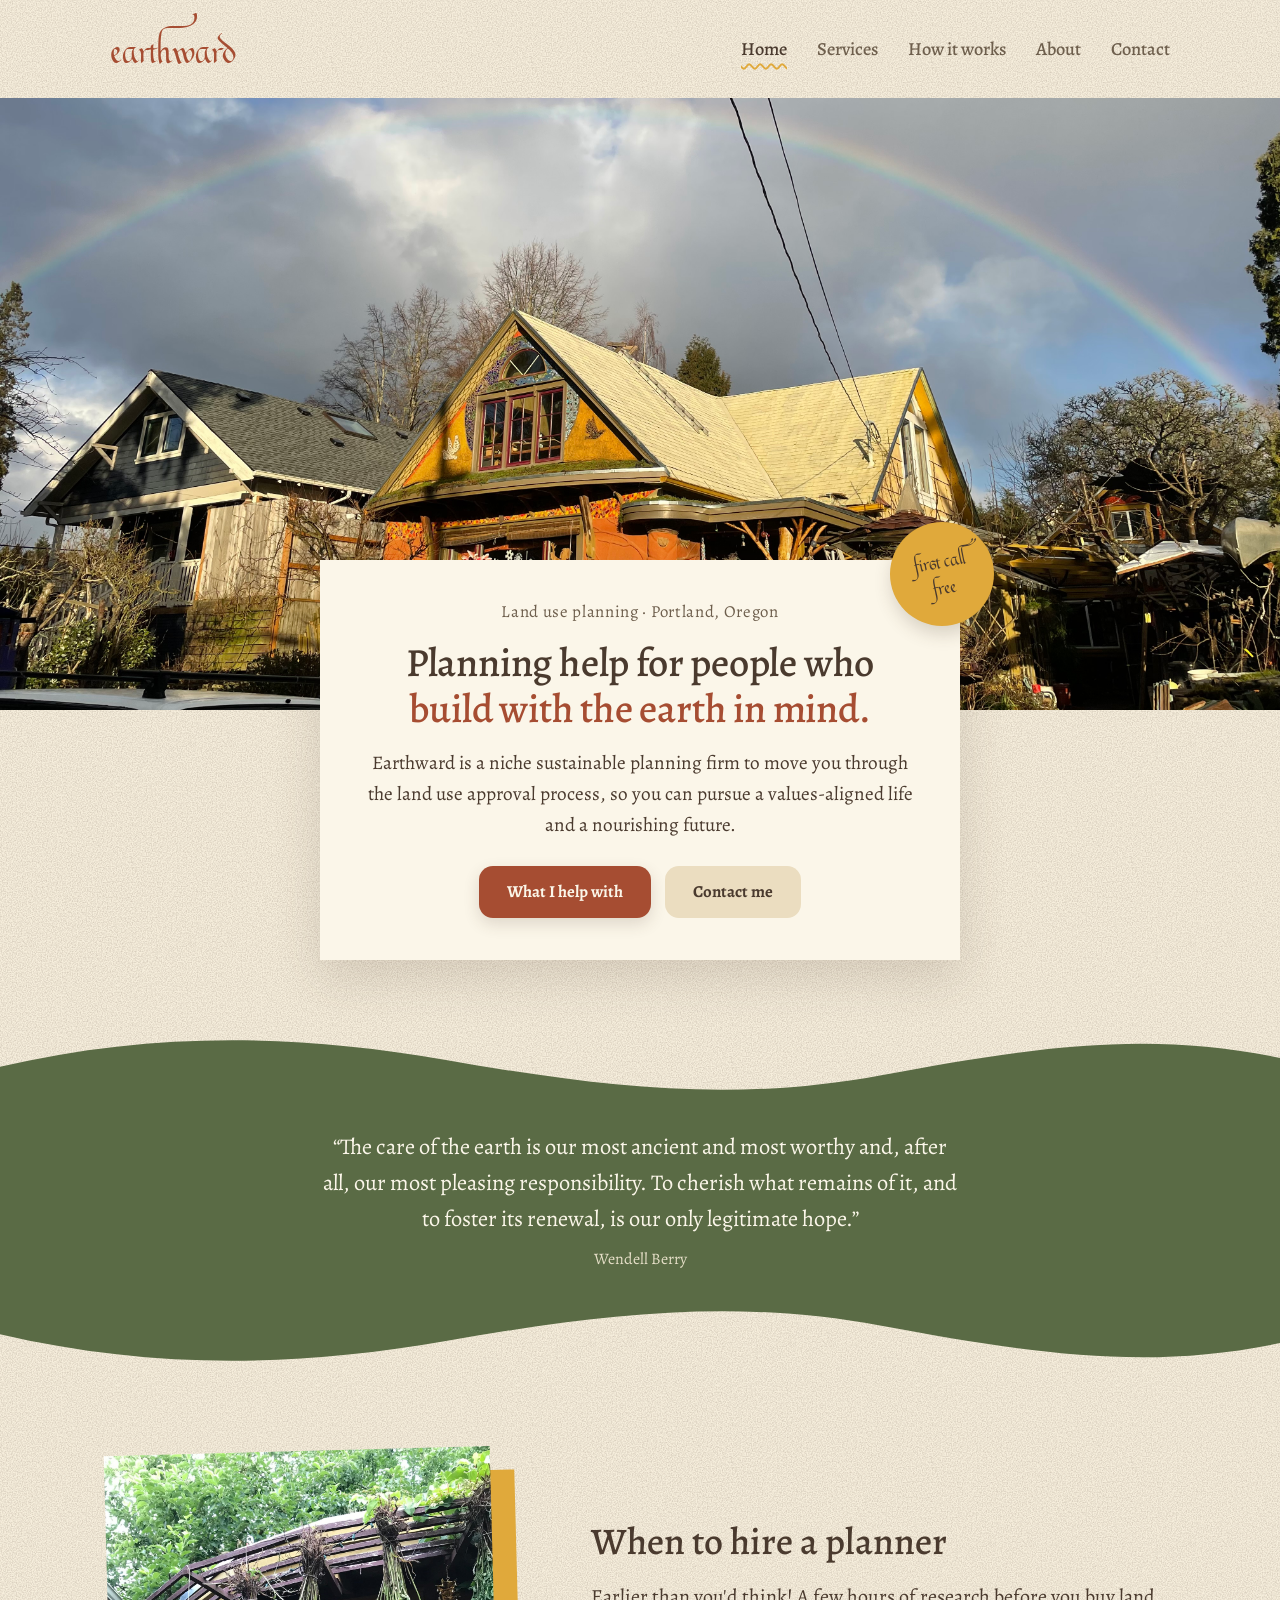
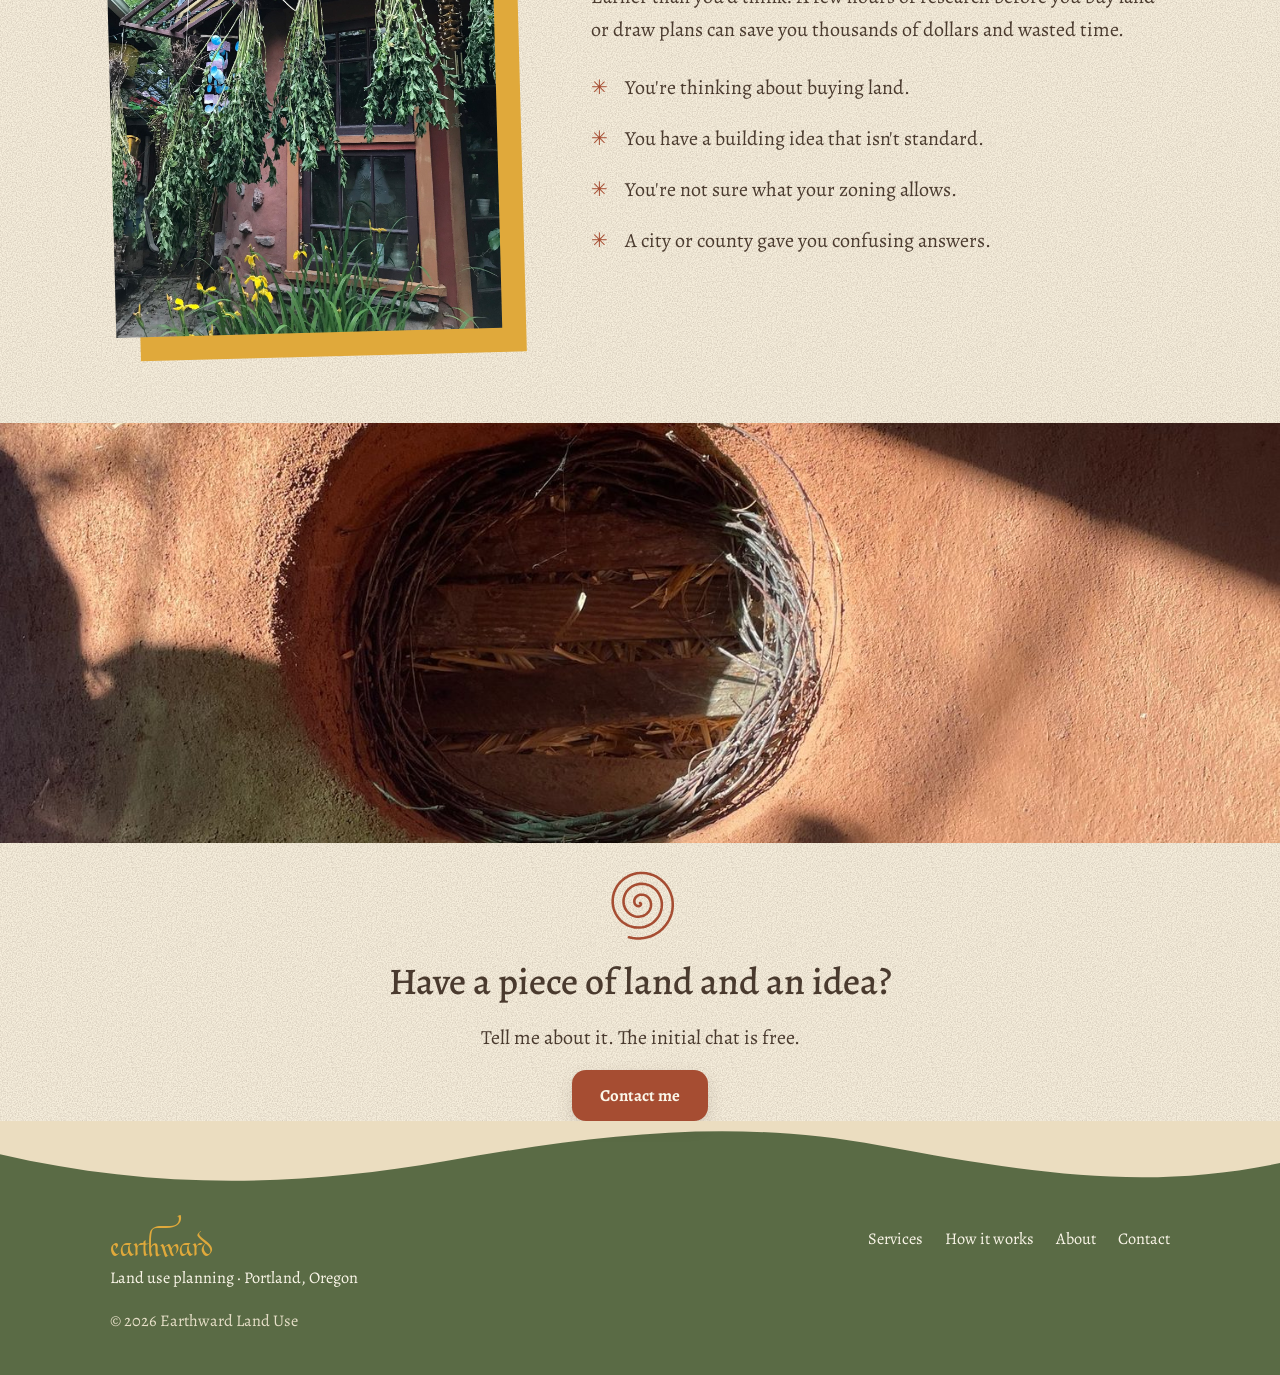
==== commit d34173bf: "Update index.html" ====
--- a/index.html
+++ b/index.html
@@ -22,7 +22,7 @@
 <main>
 
 <section class="hero-full">
-<img src="IMG_0212.jpeg" alt="A backyard garden with California poppies, shrubs in pots, and a garden hose" style="object-position:50% 60%">
+<img src="IMG_0212.jpeg" alt="A backyard garden with California poppies, shrubs in pots, and a garden hose" style="object-position:70% 80%">
   <div class="hero-panel">
     <p class="eyebrow">Land use planning · Portland, Oregon</p>
     <h1>Planning help for people who <em>build with the earth in mind.</em></h1>
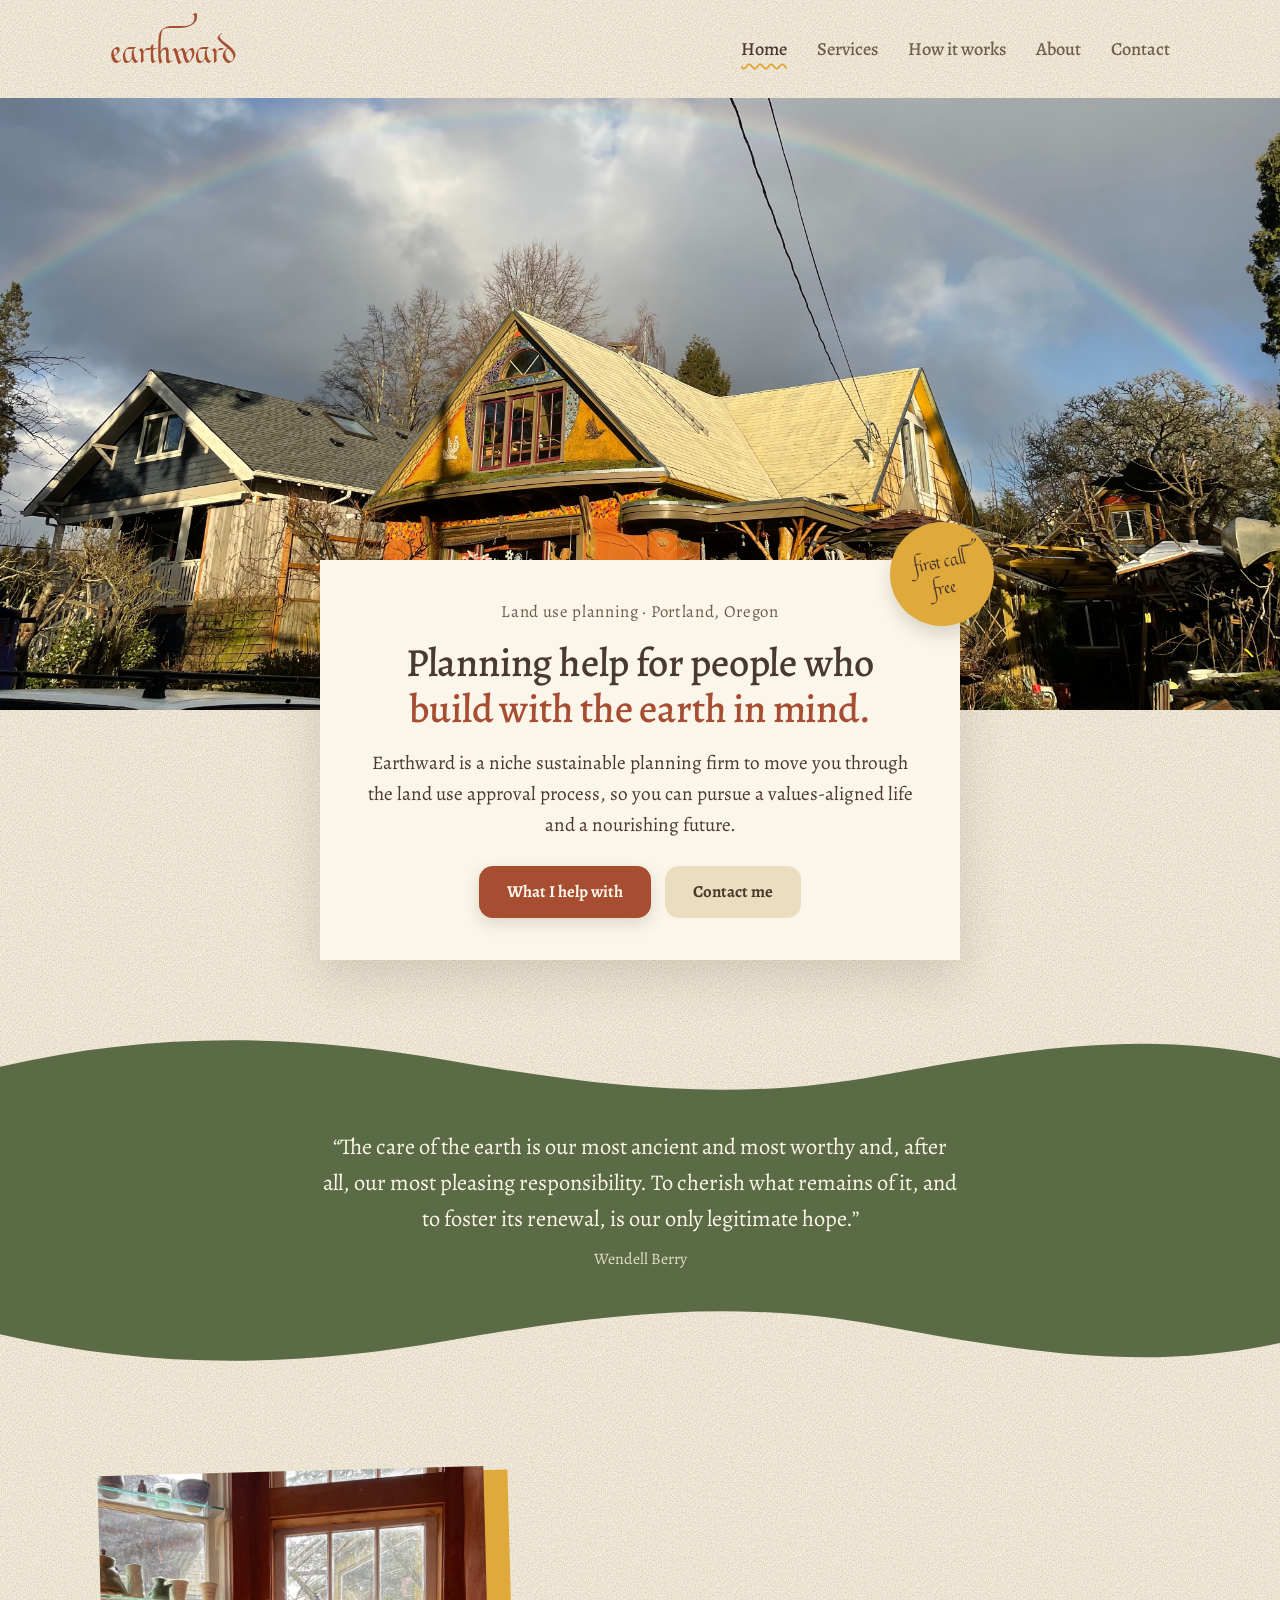
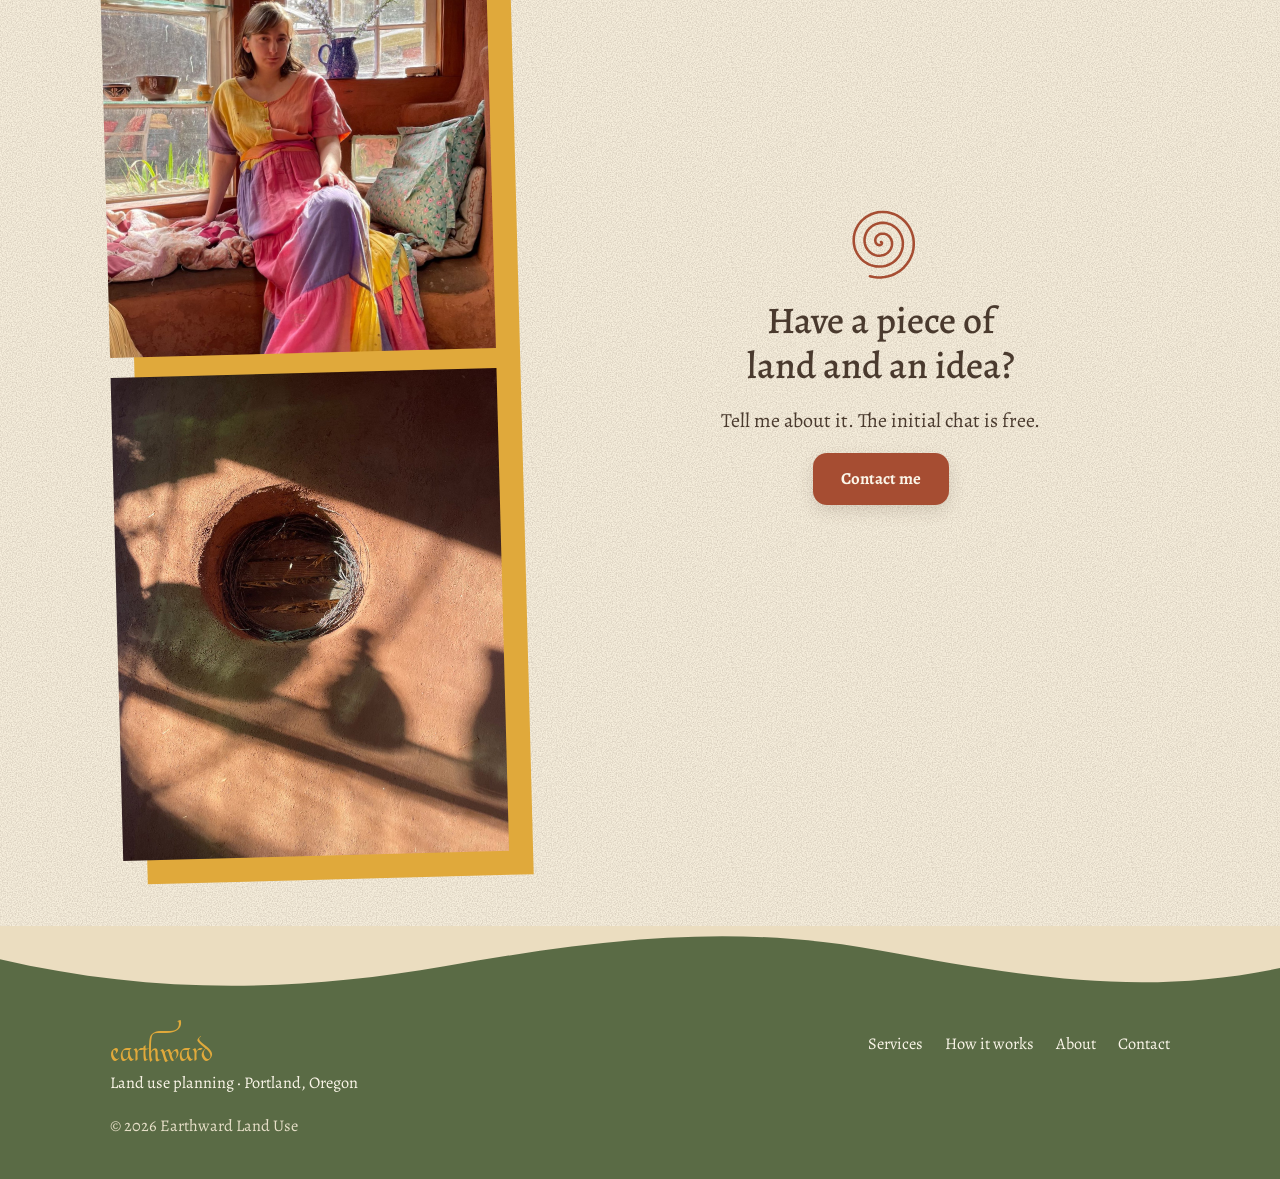
==== commit 2f91b112: "Update index.html" ====
--- a/index.html
+++ b/index.html
@@ -44,7 +44,7 @@
 
 <section class="wrap when">
   <figure class="photo frame">
-    <img src="herbs-drying.jpg" alt="Bundles of mint hanging to dry in front of a plastered building with a green roof">
+    <img src="hannah.jpg" alt="portrait of the land use planner>
   </figure>
   <div>
     <h2>When to hire a planner</h2>
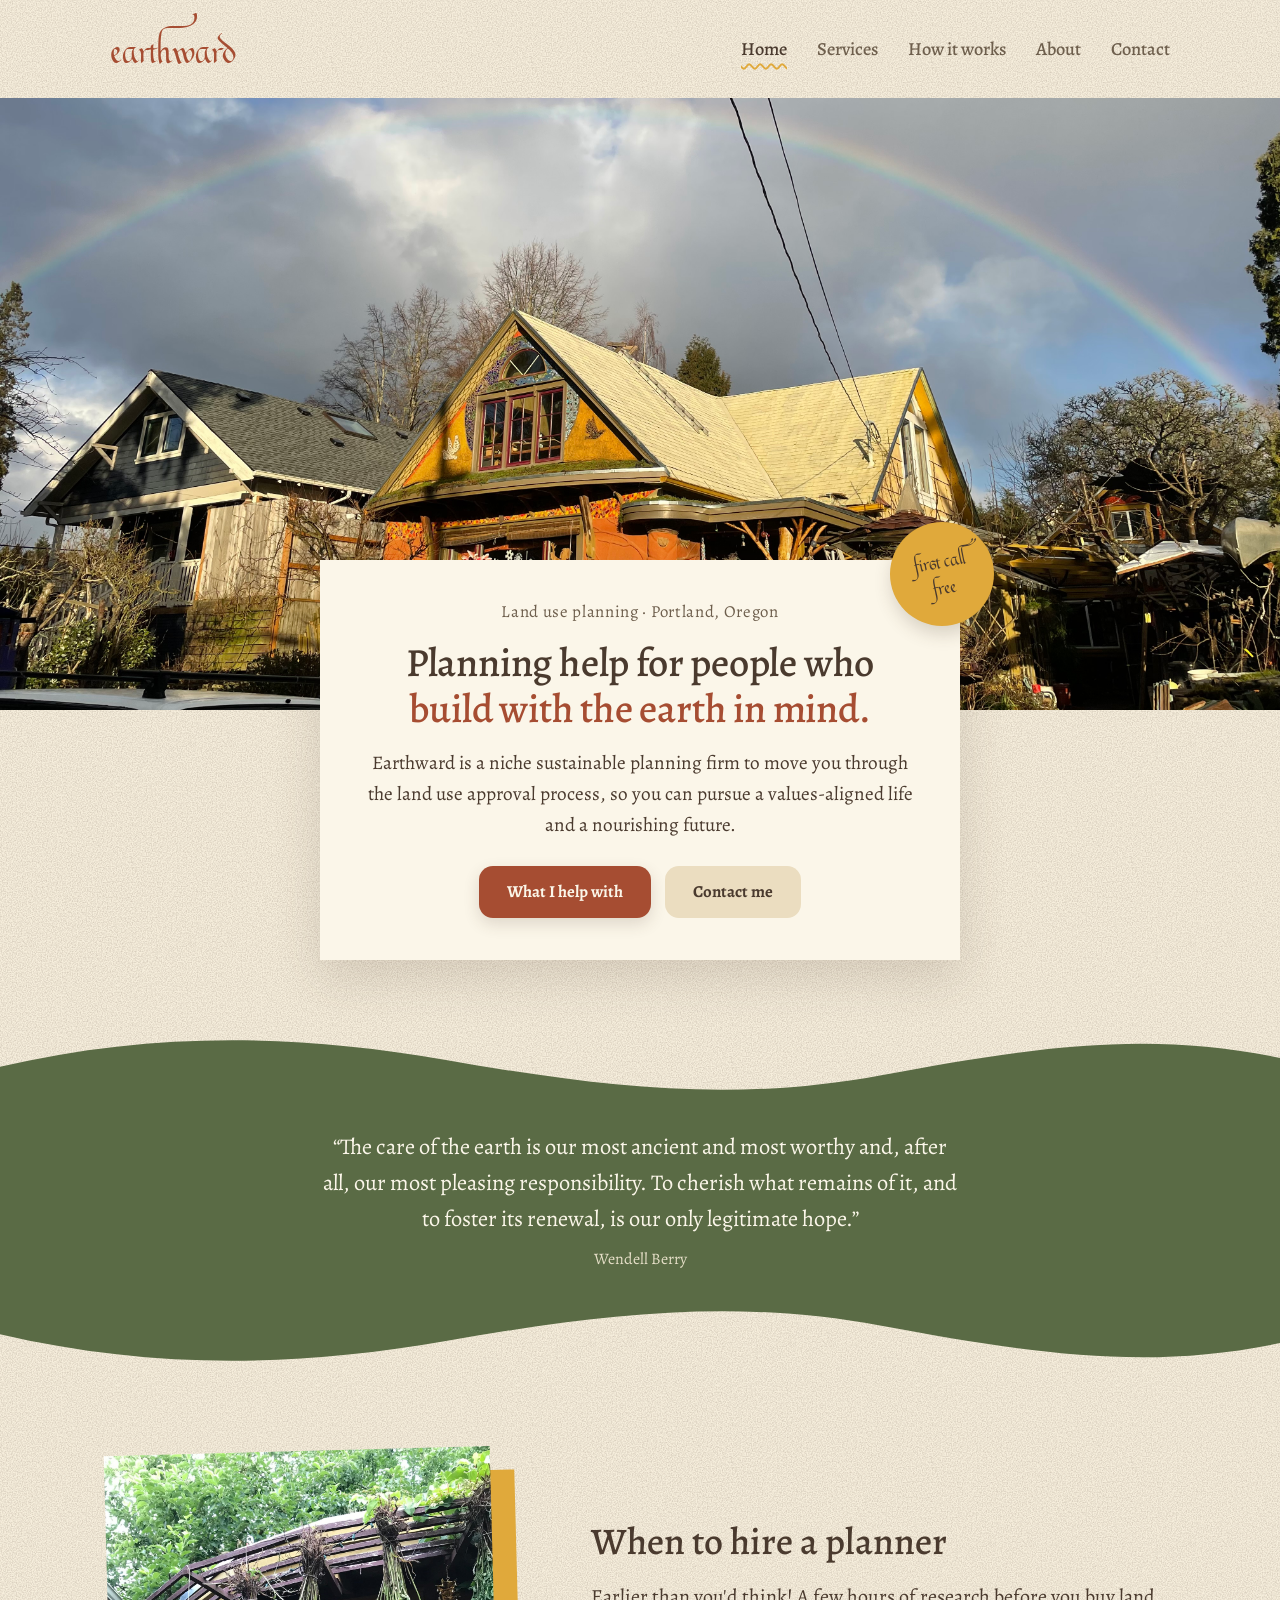
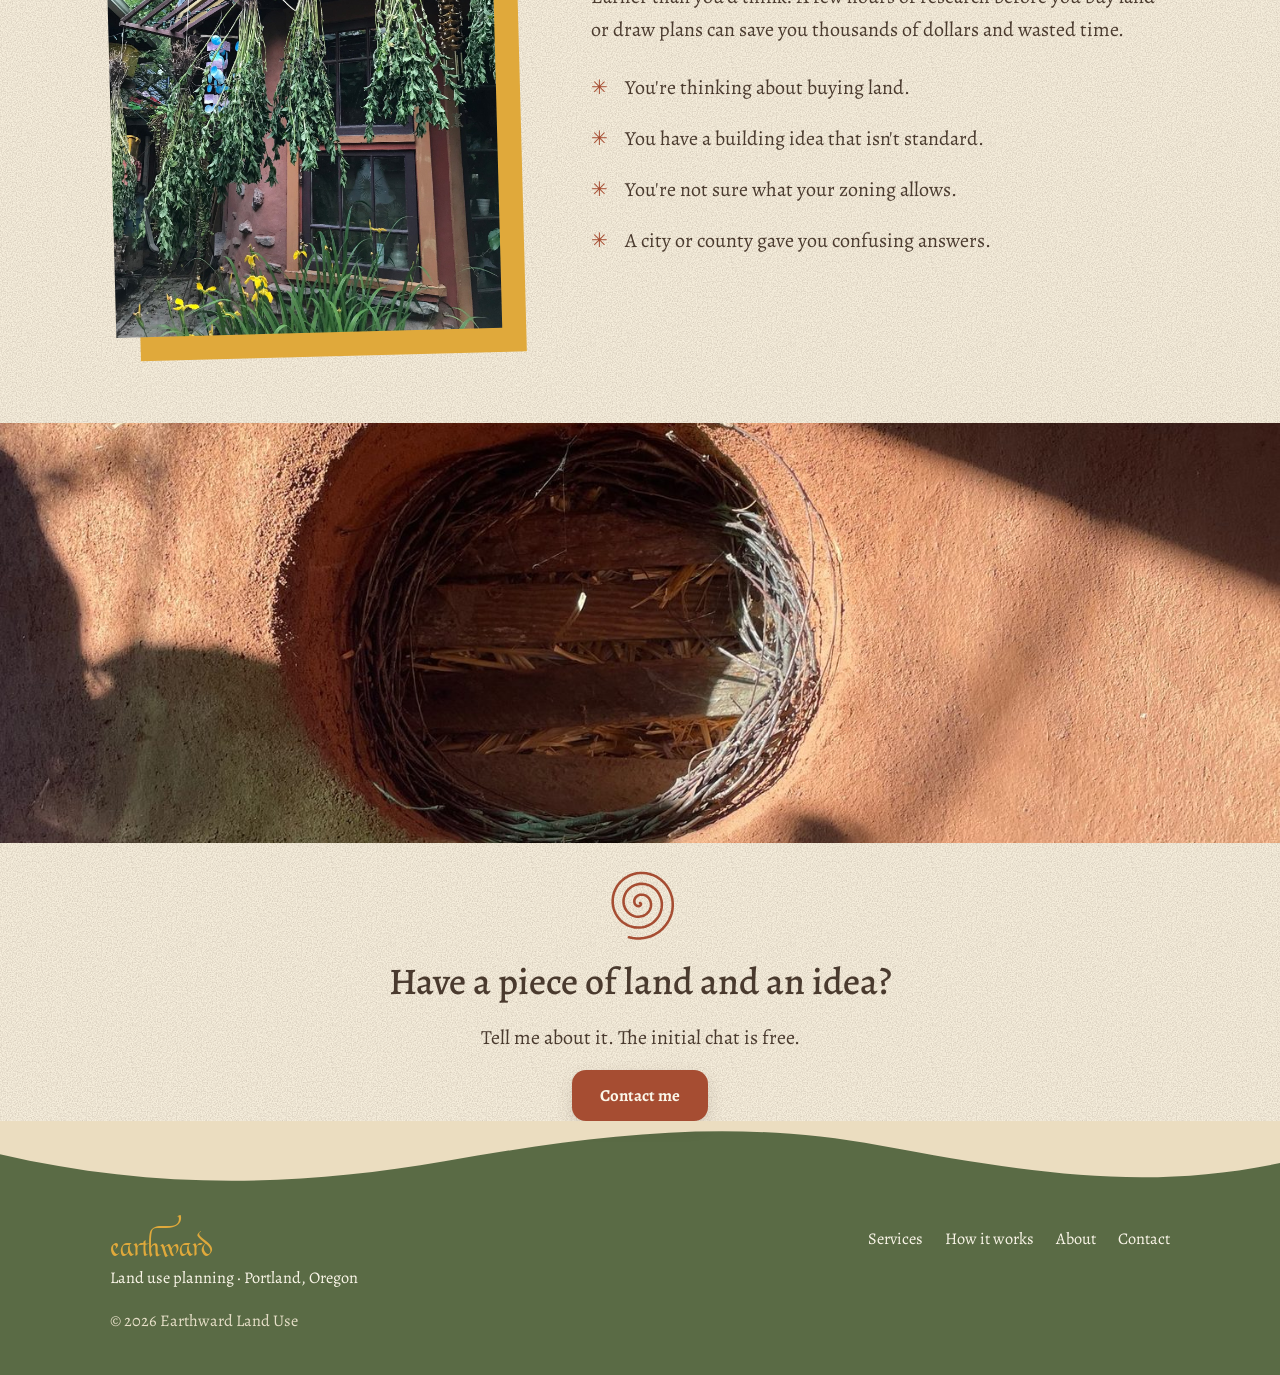
==== commit 4532e9b3: "Update index.html" ====
--- a/index.html
+++ b/index.html
@@ -44,7 +44,7 @@
 
 <section class="wrap when">
   <figure class="photo frame">
-    <img src="hannah.jpg" alt="portrait of the land use planner>
+    <img src="herbs-drying.jpg" alt="Bundles of mint hanging to dry in front of a plastered building with a green roof">
   </figure>
   <div>
     <h2>When to hire a planner</h2>
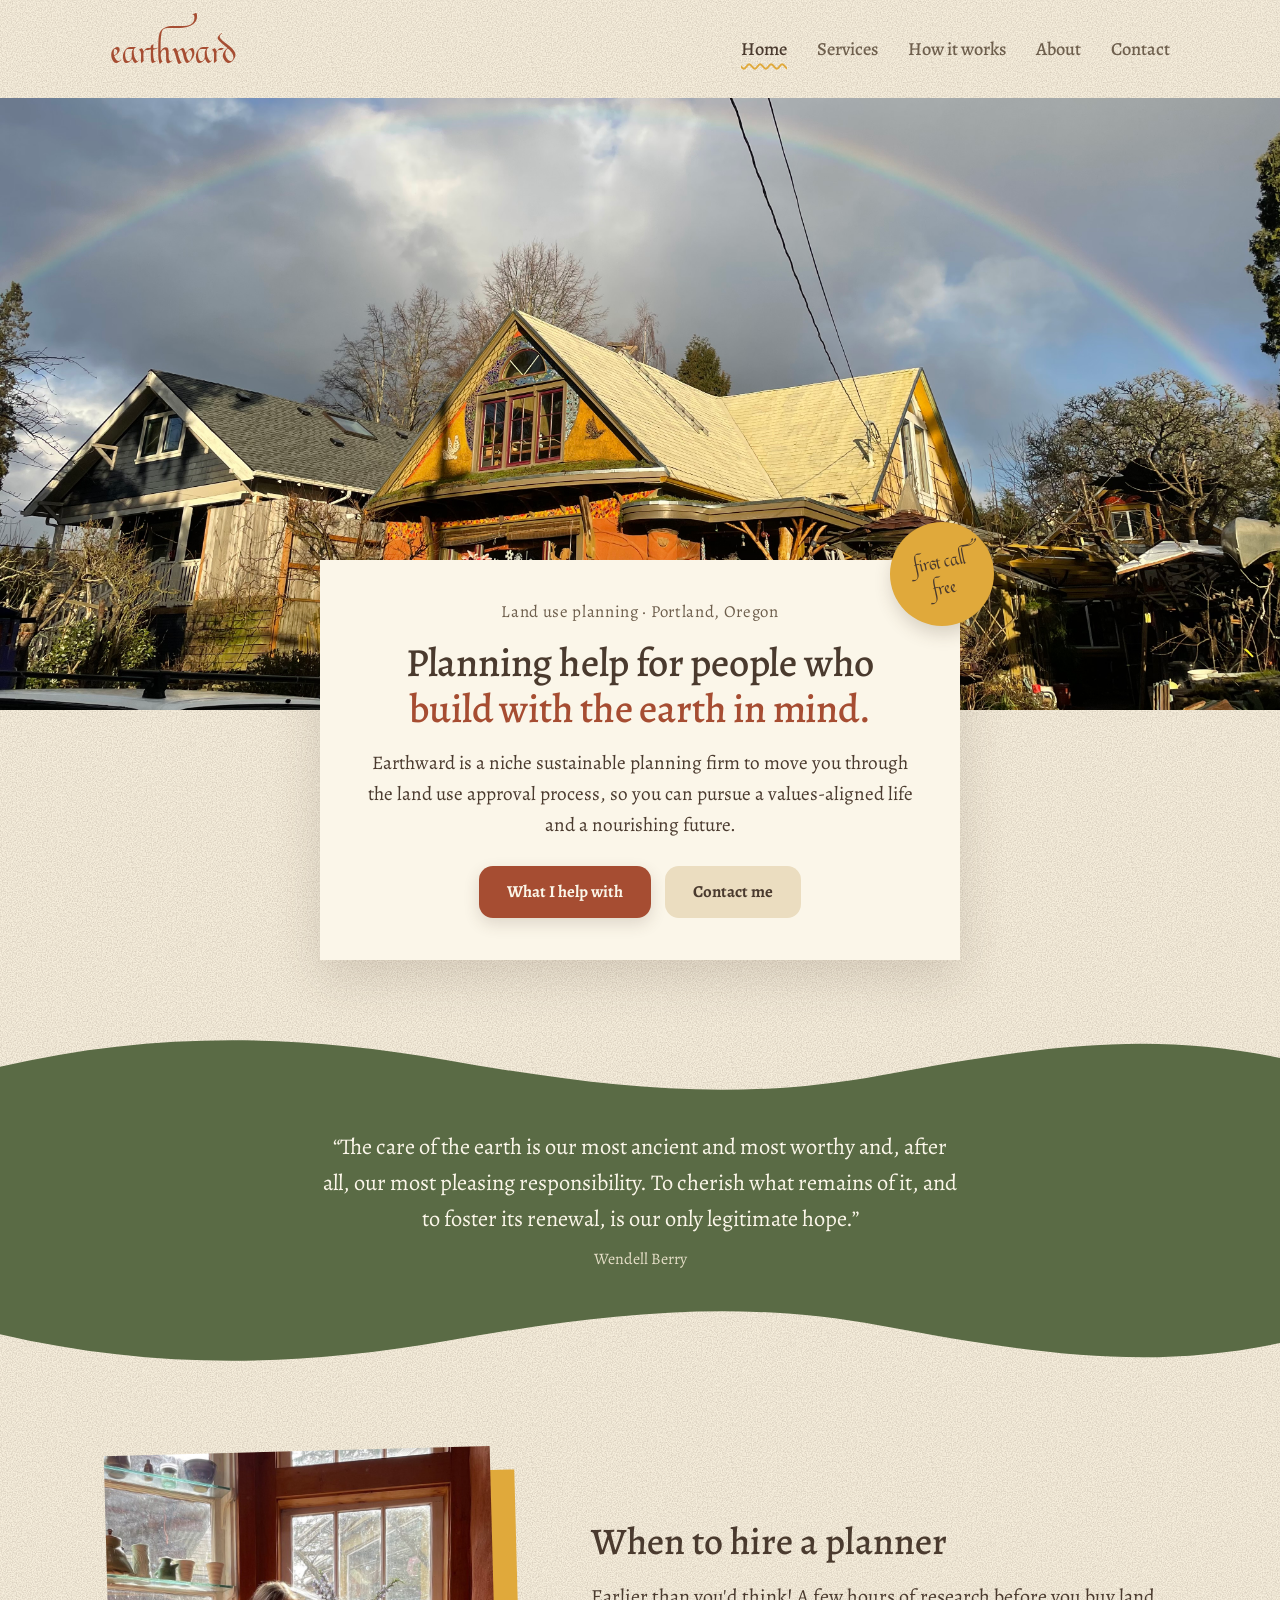
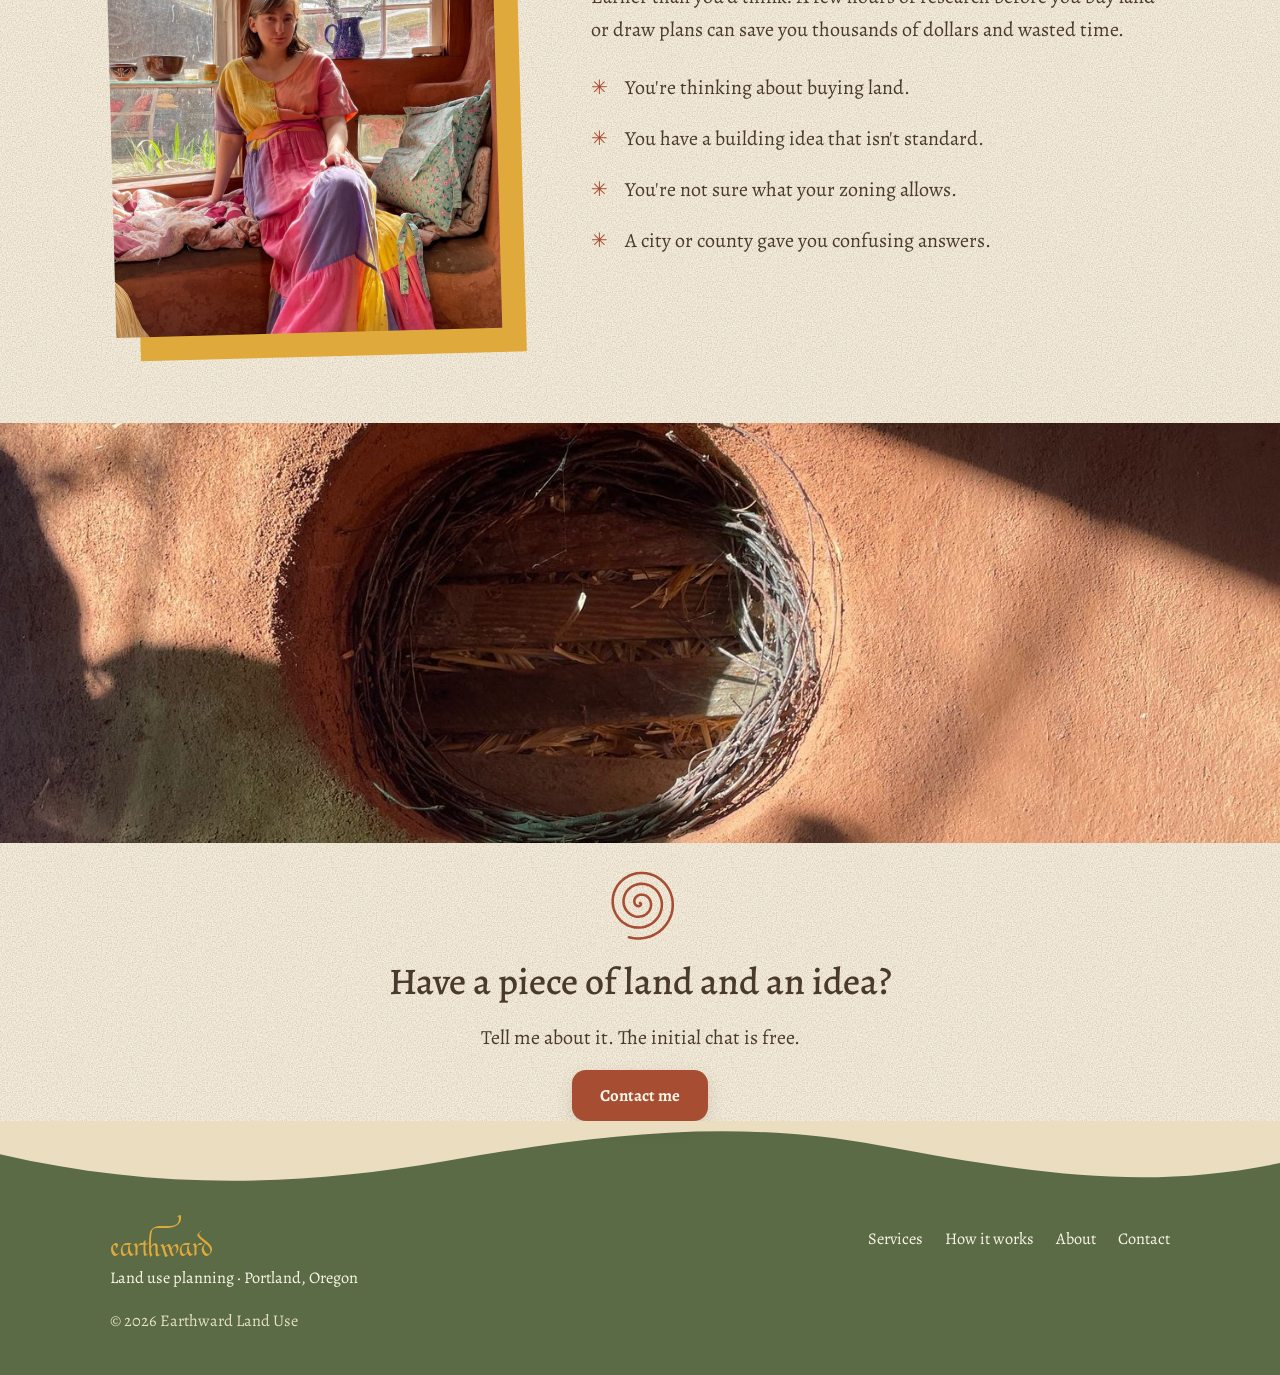
==== commit 39fedbcd: "Update index.html" ====
--- a/index.html
+++ b/index.html
@@ -44,7 +44,7 @@
 
 <section class="wrap when">
   <figure class="photo frame">
-    <img src="herbs-drying.jpg" alt="Bundles of mint hanging to dry in front of a plastered building with a green roof">
+    <img src="portrait.jpg" alt="Bundles of mint hanging to dry in front of a plastered building with a green roof">
   </figure>
   <div>
     <h2>When to hire a planner</h2>
